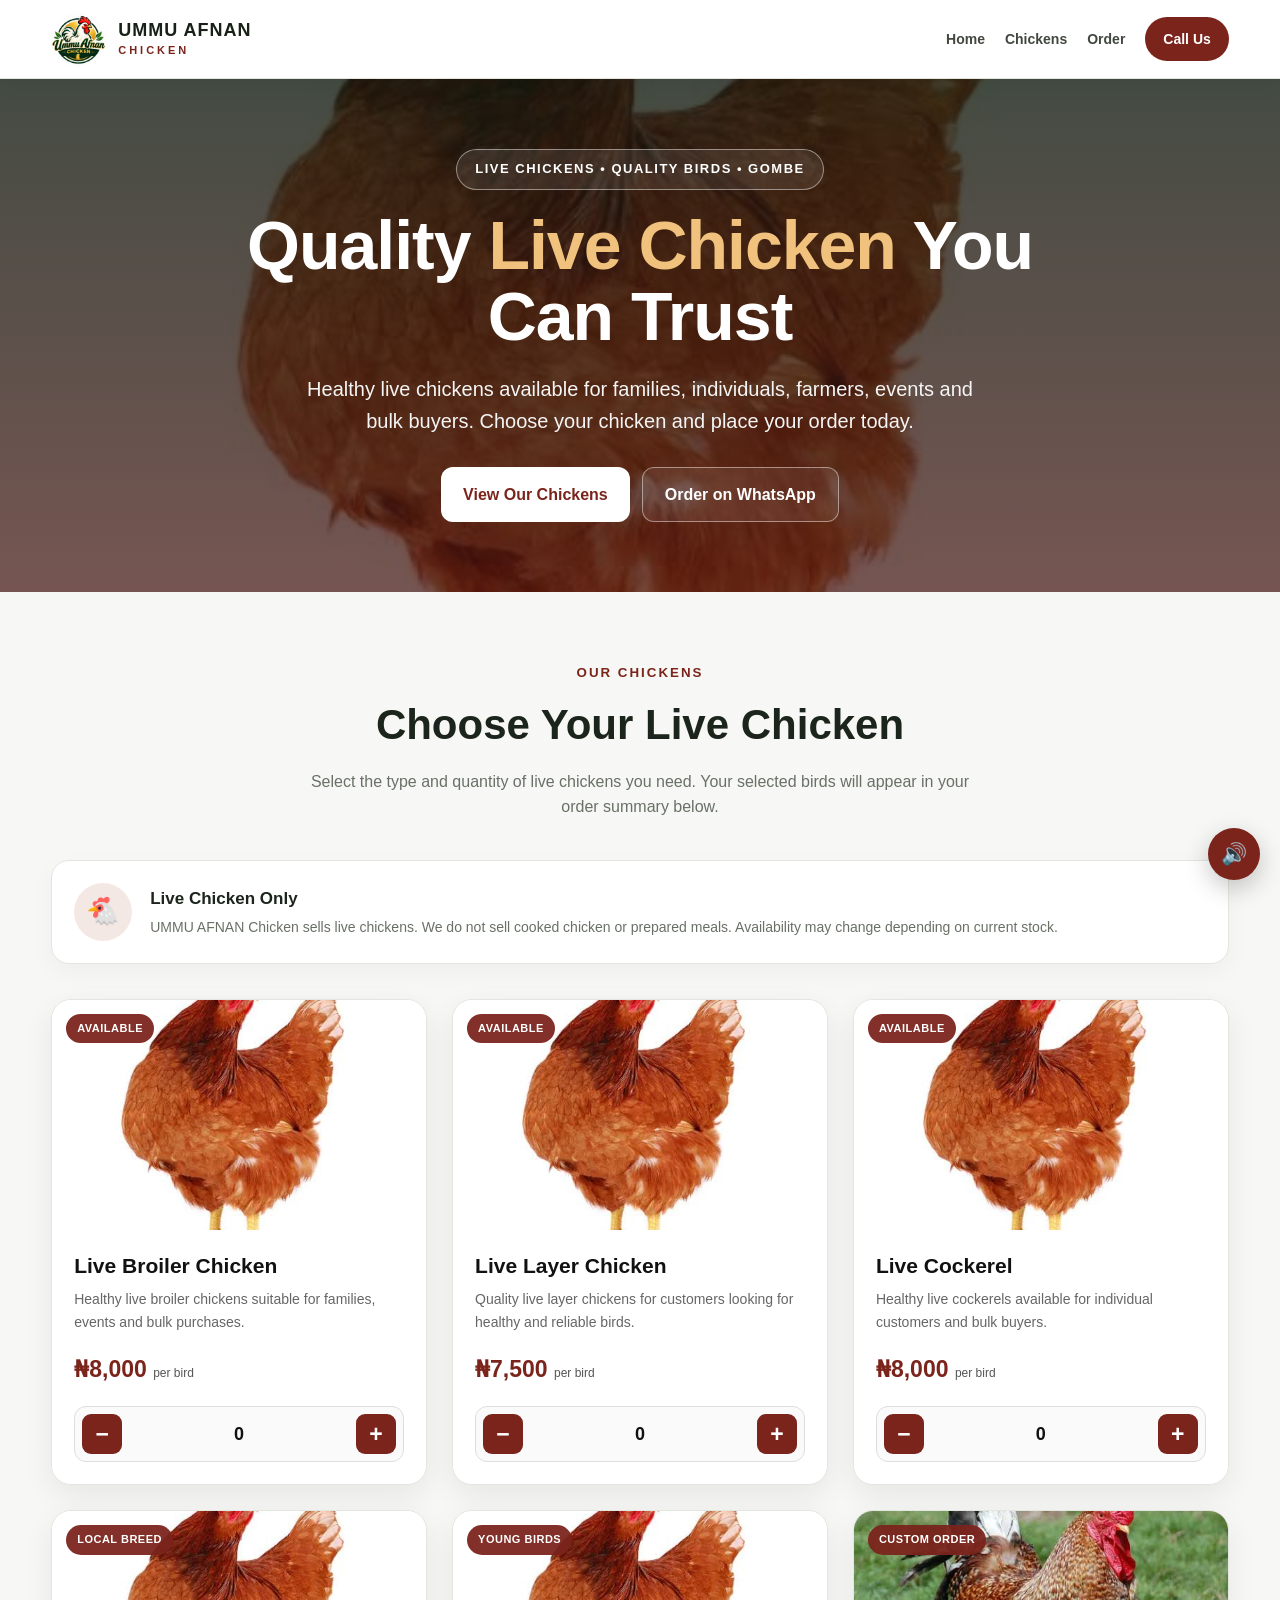
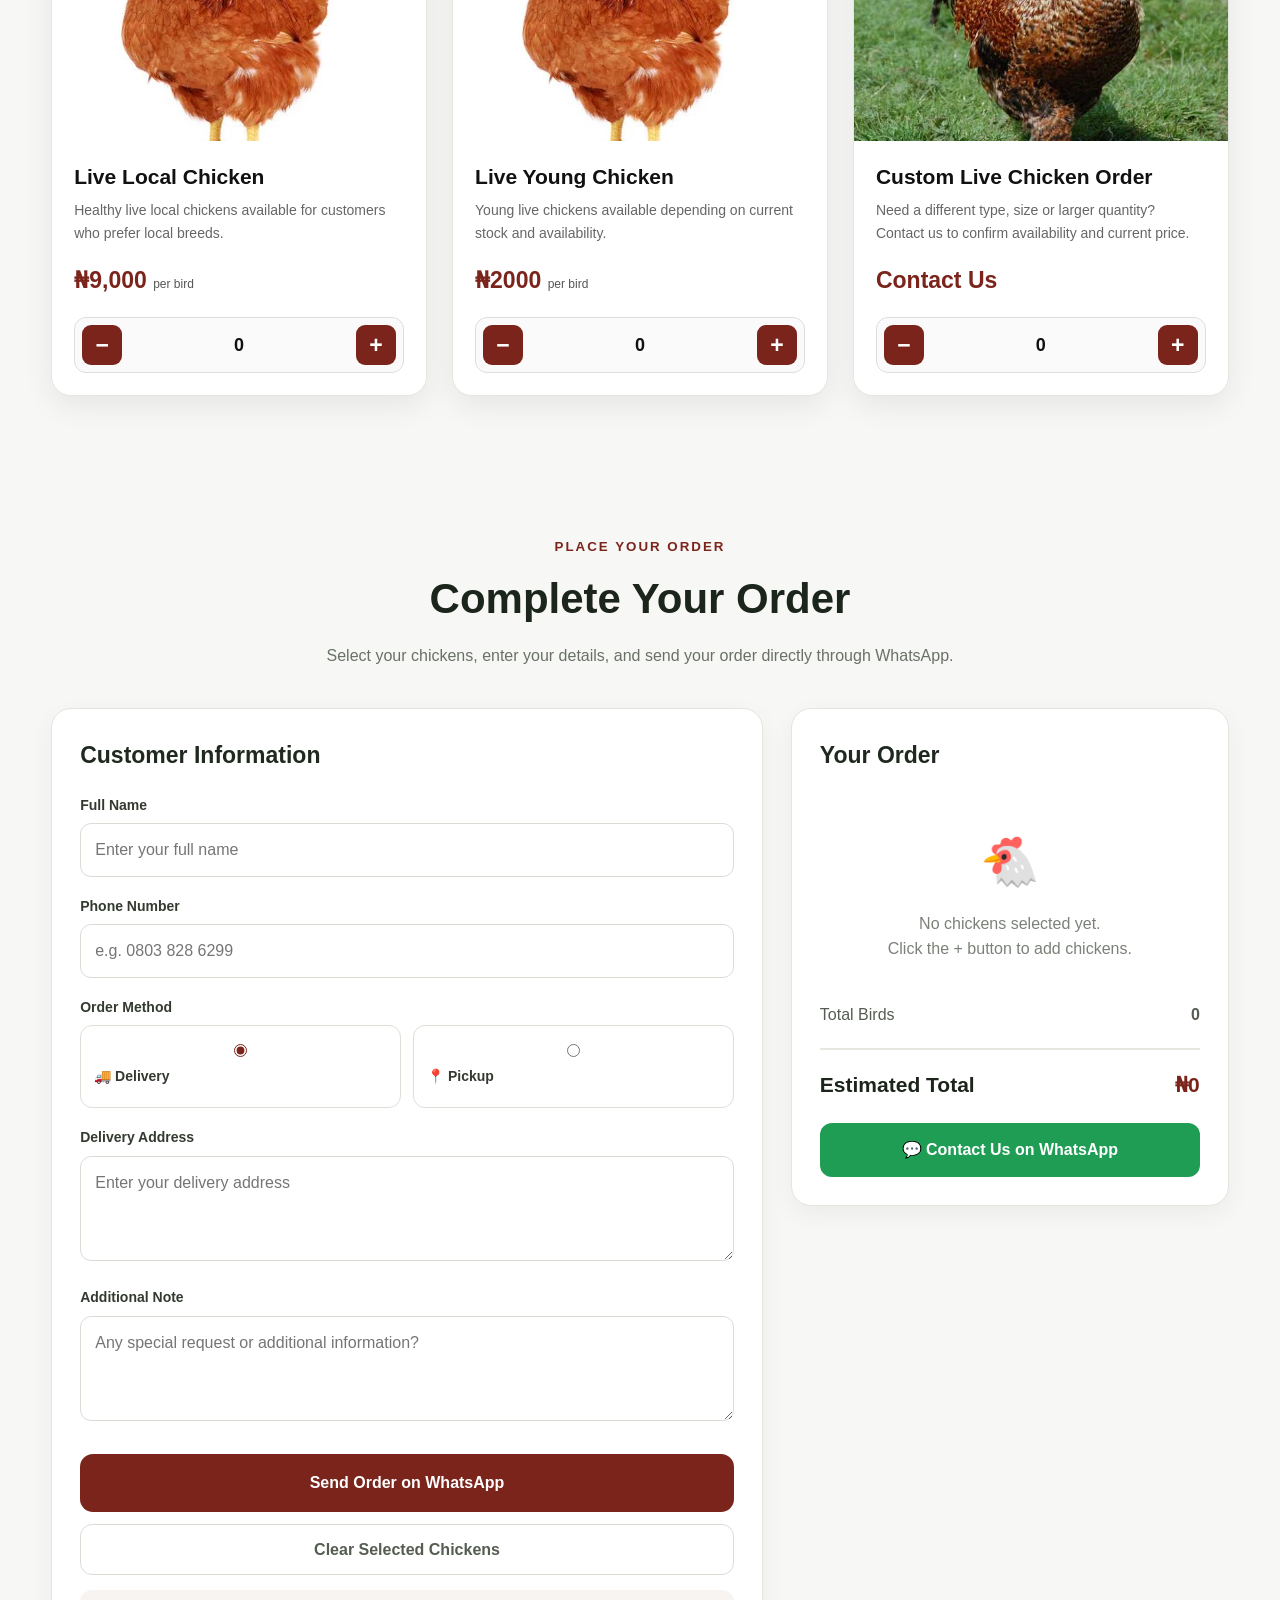
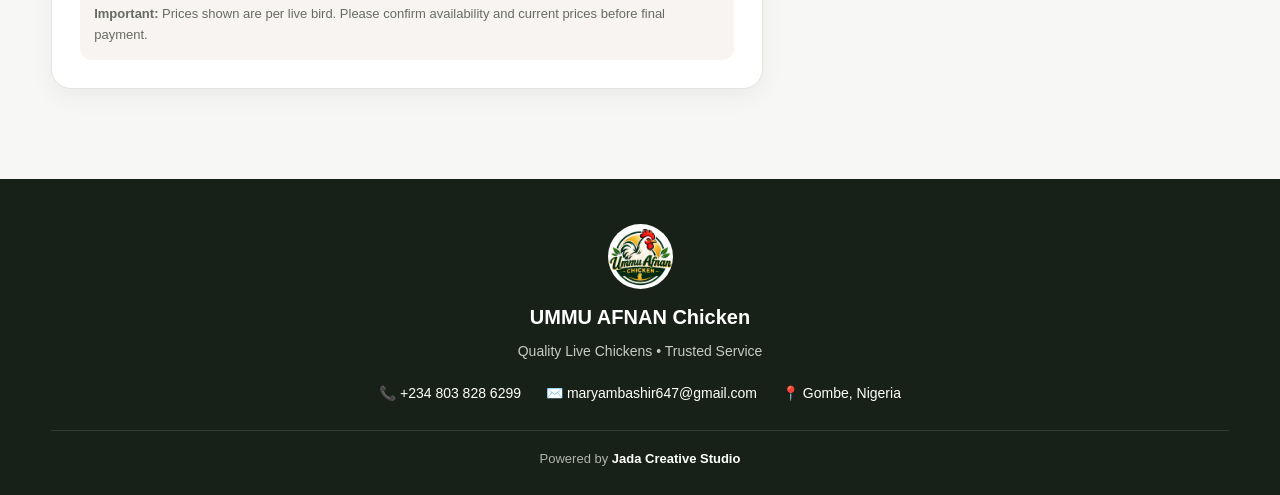
==== order.html @ 9286cc9a "Add files via upload" ====
<!DOCTYPE html>
<html lang="en">
<head>
  <meta charset="UTF-8">

  <meta
    name="viewport"
    content="width=device-width, initial-scale=1.0"
  >

  <meta
    name="description"
    content="UMMU AFNAN Chicken - Quality live chickens available in Gombe, Nigeria. Order live broilers, layers, cockerels, local chickens and young chickens."
  >

  <meta
    name="theme-color"
    content="#7b241c"
  >

  <title>Order Live Chickens | UMMU AFNAN Chicken</title>

  <style>

    /* =========================================================
       RESET
    ========================================================= */

    * {
      margin: 0;
      padding: 0;
      box-sizing: border-box;
    }

    html {
      scroll-behavior: smooth;
    }

    body {
      font-family:
        Arial,
        Helvetica,
        sans-serif;

      background: #f7f8f5;
      color: #20251f;
      line-height: 1.6;
    }

    button,
    input,
    select,
    textarea {
      font: inherit;
    }

    button {
      cursor: pointer;
    }

    a {
      text-decoration: none;
      color: inherit;
    }

    img {
      max-width: 100%;
      display: block;
    }


    /* =========================================================
       VARIABLES
    ========================================================= */

    :root {
      --primary: #7b241c;
      --primary-dark: #5f1914;
      --primary-light: #f4e8e5;

      --green: #172117;
      --green-light: #eaf0e8;

      --gold: #d69b3d;

      --text: #20251f;
      --muted: #697066;

      --white: #ffffff;
      --border: #e2e6df;

      --shadow:
        0 10px 30px rgba(0, 0, 0, 0.07);

      --radius: 20px;
    }


    /* =========================================================
       HEADER
    ========================================================= */

    .header {
      position: sticky;
      top: 0;
      z-index: 1000;

      background: rgba(255, 255, 255, 0.97);

      border-bottom:
        1px solid var(--border);

      box-shadow:
        0 4px 20px rgba(0, 0, 0, 0.06);

      backdrop-filter: blur(12px);
    }

    .nav {
      width: min(1200px, 92%);
      min-height: 78px;

      margin: auto;

      display: flex;
      align-items: center;
      justify-content: space-between;

      gap: 25px;
    }

    .brand {
      display: flex;
      align-items: center;

      gap: 12px;

      flex-shrink: 0;
    }

    .logo {
      width: 55px;
      height: 55px;

      object-fit: contain;

      border-radius: 50%;
    }

    .brand-text {
      display: flex;
      flex-direction: column;

      line-height: 1.05;
    }

    .brand-text strong {
      font-size: 18px;
      letter-spacing: 1px;

      color: var(--green);
    }

    .brand-text small {
      margin-top: 5px;

      font-size: 11px;
      letter-spacing: 3px;

      color: var(--primary);

      font-weight: bold;
    }

    .nav-links {
      display: flex;
      align-items: center;

      gap: 20px;
    }

    .nav-links a {
      font-size: 14px;
      font-weight: 600;

      color: #42483f;

      transition: 0.25s ease;
    }

    .nav-links a:hover {
      color: var(--primary);
    }

    .nav-order {
      padding: 11px 18px;

      border-radius: 30px;

      background: var(--primary);

      color: white !important;
    }

    .nav-order:hover {
      background: var(--primary-dark) !important;
    }


    /* =========================================================
       HERO
    ========================================================= */

    .hero {
      min-height: 470px;

      display: flex;
      align-items: center;
      justify-content: center;

      text-align: center;

      position: relative;

      color: white;

      background:
        linear-gradient(
          rgba(15, 25, 14, 0.78),
          rgba(65, 20, 15, 0.72)
        ),
        url("photo.jpg");

      background-size: cover;
      background-position: center;
      background-repeat: no-repeat;
    }

    .hero-content {
      width: min(850px, 92%);

      padding: 70px 20px;
    }

    .hero-badge {
      display: inline-block;

      padding: 9px 18px;

      border:
        1px solid rgba(255, 255, 255, 0.45);

      border-radius: 50px;

      background:
        rgba(255, 255, 255, 0.09);

      font-size: 13px;
      font-weight: bold;

      letter-spacing: 1.5px;

      margin-bottom: 20px;
    }

    .hero h1 {
      font-size:
        clamp(38px, 6vw, 68px);

      line-height: 1.05;

      margin-bottom: 20px;

      letter-spacing: -1px;
    }

    .hero h1 span {
      color: #f1c27d;
    }

    .hero p {
      max-width: 680px;

      margin: auto;

      font-size:
        clamp(16px, 2vw, 20px);

      color: #f5f5f5;
    }

    .hero-buttons {
      margin-top: 30px;

      display: flex;

      justify-content: center;

      flex-wrap: wrap;

      gap: 12px;
    }

    .hero-btn {
      display: inline-flex;

      align-items: center;
      justify-content: center;

      min-width: 170px;

      padding: 14px 22px;

      border-radius: 12px;

      font-weight: bold;

      transition: 0.25s ease;
    }

    .hero-btn-primary {
      background: white;
      color: var(--primary);
    }

    .hero-btn-primary:hover {
      transform: translateY(-2px);
    }

    .hero-btn-secondary {
      border:
        1px solid rgba(255, 255, 255, 0.45);

      background:
        rgba(255, 255, 255, 0.08);

      color: white;
    }

    .hero-btn-secondary:hover {
      background:
        rgba(255, 255, 255, 0.15);
    }


    /* =========================================================
       GENERAL
    ========================================================= */

    .container {
      width: min(1200px, 92%);
      margin: auto;
    }

    .section {
      padding: 70px 0;
    }

    .section-title {
      text-align: center;

      margin-bottom: 40px;
    }

    .section-title small {
      display: block;

      color: var(--primary);

      font-weight: bold;

      letter-spacing: 2px;

      text-transform: uppercase;

      margin-bottom: 8px;
    }

    .section-title h2 {
      font-size:
        clamp(28px, 4vw, 42px);

      color: #1c251b;

      margin-bottom: 10px;
    }

    .section-title p {
      max-width: 680px;

      margin: auto;

      color: var(--muted);
    }


    /* =========================================================
       NOTICE
    ========================================================= */

    .info-box {
      background: white;

      border:
        1px solid var(--border);

      border-radius: 18px;

      padding: 22px;

      margin-bottom: 35px;

      display: flex;
      align-items: center;

      gap: 18px;

      box-shadow:
        0 8px 25px rgba(0, 0, 0, 0.04);
    }

    .info-icon {
      width: 58px;
      height: 58px;

      flex-shrink: 0;

      display: grid;
      place-items: center;

      background: var(--primary-light);

      border-radius: 50%;

      font-size: 27px;
    }

    .info-box strong {
      display: block;

      margin-bottom: 4px;

      color: #1c251b;

      font-size: 17px;
    }

    .info-box p {
      color: var(--muted);

      font-size: 14px;
    }


    /* =========================================================
       PRODUCTS GRID
    ========================================================= */

    .products-grid {
      display: grid;

      grid-template-columns:
        repeat(3, minmax(0, 1fr));

      gap: 25px;

      align-items: stretch;
    }


    /* =========================================================
       PRODUCT CARD
    ========================================================= */

    .product-card {
      background: white;

      border:
        1px solid var(--border);

      border-radius: var(--radius);

      overflow: hidden;

      box-shadow: var(--shadow);

      display: flex;
      flex-direction: column;

      min-width: 0;

      transition:
        transform 0.25s ease,
        box-shadow 0.25s ease;
    }

    .product-card:hover {
      transform: translateY(-5px);

      box-shadow:
        0 16px 35px rgba(0, 0, 0, 0.10);
    }


    /* =========================================================
       PRODUCT IMAGE
    ========================================================= */

    .product-image {
      width: 100%;

      height: 235px;

      overflow: hidden;

      background: #f1f2ef;

      flex-shrink: 0;

      position: relative;
    }

    .product-image img {
      width: 100%;
      height: 100%;

      display: block;

      object-fit: cover;

      object-position: center;

      transition:
        transform 0.4s ease;
    }

    .product-card:hover
    .product-image img {
      transform: scale(1.04);
    }

    .product-badge {
      position: absolute;

      top: 14px;
      left: 14px;

      padding: 6px 11px;

      border-radius: 30px;

      background: rgba(123, 36, 28, 0.94);

      color: white;

      font-size: 11px;

      font-weight: bold;

      letter-spacing: 0.5px;
    }


    /* =========================================================
       PRODUCT CONTENT
    ========================================================= */

    .product-content {
      padding: 22px;

      display: flex;
      flex-direction: column;

      flex: 1;

      background: white;
    }

    .product-content h3 {
      margin: 0 0 9px;

      font-size: 21px;

      line-height: 1.3;

      color: #111;
    }

    .product-description {
      margin: 0 0 18px;

      color: #666;

      font-size: 14px;

      line-height: 1.6;

      min-height: 45px;
    }


    /* =========================================================
       PRICE
    ========================================================= */

    .price {
      margin-bottom: 18px;

      font-size: 23px;

      font-weight: 800;

      color: var(--primary);
    }

    .price span {
      font-size: 12px;

      font-weight: 500;

      color: #555;
    }


    /* =========================================================
       QUANTITY
    ========================================================= */

    .quantity-box {
      margin-top: auto;

      display: flex;

      align-items: center;

      justify-content: space-between;

      gap: 10px;

      border:
        1px solid #ddd;

      border-radius: 12px;

      padding: 7px;

      background: #fafafa;
    }

    .quantity-box button {
      width: 40px;
      height: 40px;

      border: none;

      border-radius: 9px;

      background: var(--primary);

      color: white;

      font-size: 23px;

      font-weight: bold;

      display: flex;
      align-items: center;
      justify-content: center;

      transition: 0.2s ease;
    }

    .quantity-box button:hover {
      background: var(--primary-dark);

      transform: scale(1.04);
    }

    .quantity {
      min-width: 35px;

      text-align: center;

      font-size: 18px;

      font-weight: 800;

      color: #111;
    }


    /* =========================================================
       ORDER AREA
    ========================================================= */

    .order-area {
      display: grid;

      grid-template-columns:
        minmax(0, 1.3fr)
        minmax(320px, 0.8fr);

      gap: 28px;

      align-items: start;
    }

    .card {
      background: white;

      border:
        1px solid var(--border);

      border-radius: 20px;

      padding: 28px;

      box-shadow:
        0 8px 25px rgba(0, 0, 0, 0.05);
    }

    .card h3 {
      font-size: 23px;

      margin-bottom: 20px;

      color: #20291f;
    }


    /* =========================================================
       CART
    ========================================================= */

    .cart-card {
      position: sticky;

      top: 100px;
    }

    .cart-empty {
      text-align: center;

      padding: 30px 10px;

      color: #7b8178;
    }

    .cart-empty-icon {
      font-size: 48px;

      margin-bottom: 10px;
    }

    .cart-item {
      display: grid;

      grid-template-columns:
        1fr auto;

      gap: 15px;

      padding: 15px 0;

      border-bottom:
        1px solid #eceee9;
    }

    .cart-item:last-child {
      border-bottom: none;
    }

    .cart-item-name {
      font-weight: 700;

      color: #20291f;
    }

    .cart-item-details {
      font-size: 13px;

      color: #737970;

      margin-top: 3px;
    }

    .cart-item-price {
      font-weight: 800;

      color: var(--primary);

      white-space: nowrap;
    }

    .summary-row {
      display: flex;

      justify-content: space-between;

      gap: 15px;

      padding: 10px 0;

      color: #555d52;
    }

    .summary-row.total {
      border-top:
        2px solid #e5e8e1;

      margin-top: 10px;

      padding-top: 18px;

      font-size: 21px;

      font-weight: 800;

      color: #1c251b;
    }

    .summary-row.total strong {
      color: var(--primary);
    }


    /* =========================================================
       FORM
    ========================================================= */

    .form-group {
      margin-bottom: 18px;
    }

    .form-group label {
      display: block;

      font-size: 14px;

      font-weight: 700;

      margin-bottom: 7px;

      color: #333a30;
    }

    .form-group input,
    .form-group select,
    .form-group textarea {
      width: 100%;

      padding: 13px 14px;

      border:
        1px solid #d9ded5;

      border-radius: 11px;

      outline: none;

      background: white;

      color: #222;

      transition: 0.2s ease;
    }

    .form-group input:focus,
    .form-group select:focus,
    .form-group textarea:focus {
      border-color: var(--primary);

      box-shadow:
        0 0 0 3px
        rgba(123, 36, 28, 0.08);
    }

    .form-group textarea {
      resize: vertical;

      min-height: 105px;
    }


    /* =========================================================
       RADIO OPTIONS
    ========================================================= */

    .radio-group {
      display: grid;

      grid-template-columns:
        1fr 1fr;

      gap: 12px;
    }

    .radio-option {
      border:
        1px solid #dce1d8;

      border-radius: 12px;

      padding: 13px;

      cursor: pointer;

      transition: 0.2s ease;
    }

    .radio-option:hover {
      border-color: var(--primary);

      background: #fffaf9;
    }

    .radio-option input {
      margin-right: 7px;

      accent-color: var(--primary);
    }

    .radio-option label {
      cursor: pointer;

      font-weight: 600;

      font-size: 14px;
    }


    /* =========================================================
       BUTTONS
    ========================================================= */

    .submit-btn {
      width: 100%;

      border: none;

      padding: 16px 20px;

      border-radius: 13px;

      background: var(--primary);

      color: white;

      font-size: 16px;

      font-weight: 800;

      transition: 0.25s ease;

      margin-top: 8px;
    }

    .submit-btn:hover {
      background: var(--primary-dark);

      transform: translateY(-1px);
    }

    .submit-btn:disabled {
      background: #b5bab2;

      cursor: not-allowed;

      transform: none;
    }

    .clear-btn {
      width: 100%;

      border:
        1px solid #d9ded5;

      background: white;

      color: #555d52;

      padding: 12px;

      border-radius: 12px;

      margin-top: 12px;

      font-weight: 700;
    }

    .clear-btn:hover {
      border-color: var(--primary);

      color: var(--primary);
    }


    /* =========================================================
       WHATSAPP BUTTON
    ========================================================= */

    .whatsapp-btn {
      display: flex;

      align-items: center;
      justify-content: center;

      gap: 8px;

      width: 100%;

      margin-top: 12px;

      padding: 14px;

      border-radius: 12px;

      background: #1f9d55;

      color: white;

      font-weight: 800;

      border: none;
    }

    .whatsapp-btn:hover {
      background: #188346;
    }


    /* =========================================================
       DELIVERY NOTE
    ========================================================= */

    .delivery-note {
      margin-top: 15px;

      padding: 14px;

      background: #f8f4f2;

      border-radius: 12px;

      font-size: 13px;

      color: #666c63;
    }


    /* =========================================================
       SUCCESS MESSAGE
    ========================================================= */

    .success-message {
      display: none;

      background: #e8f5e9;

      color: #245b2a;

      border:
        1px solid #b8dbbd;

      padding: 14px;

      border-radius: 12px;

      margin-bottom: 20px;

      font-size: 14px;

      font-weight: 600;
    }


    /* =========================================================
       SOUND BUTTON
    ========================================================= */

    .sound-button {
      position: fixed;

      right: 20px;
      bottom: 20px;

      z-index: 2000;

      width: 52px;
      height: 52px;

      border: none;

      border-radius: 50%;

      background: var(--primary);

      color: white;

      font-size: 21px;

      box-shadow:
        0 8px 25px rgba(0, 0, 0, 0.22);

      transition: 0.2s ease;
    }

    .sound-button:hover {
      transform: scale(1.06);
    }


    /* =========================================================
       FOOTER
    ========================================================= */

    .footer {
      background: var(--green);

      color: white;

      padding: 45px 0 25px;

      text-align: center;

      margin-top: 20px;
    }

    .footer-logo {
      width: 65px;
      height: 65px;

      object-fit: contain;

      margin:
        0 auto 12px;

      border-radius: 50%;
    }

    .footer h3 {
      margin-bottom: 7px;

      font-size: 20px;
    }

    .footer p {
      color: #c6ccc3;

      font-size: 14px;

      margin-bottom: 20px;
    }

    .footer-contact {
      display: flex;

      justify-content: center;

      flex-wrap: wrap;

      gap: 10px 25px;

      margin-bottom: 25px;

      font-size: 14px;
    }

    .footer-contact a:hover {
      color: #f1c27d;
    }

    .powered {
      border-top:
        1px solid rgba(255, 255, 255, 0.12);

      padding-top: 18px;

      font-size: 13px;

      color: #aeb6aa;
    }

    .powered strong {
      color: white;
    }


    /* =========================================================
       TABLET
    ========================================================= */

    @media (max-width: 1000px) {

      .products-grid {
        grid-template-columns:
          repeat(2, minmax(0, 1fr));
      }

      .order-area {
        grid-template-columns: 1fr;
      }

      .cart-card {
        position: static;

        order: -1;
      }

      .hero {
        min-height: 420px;
      }
    }


    /* =========================================================
       IPAD / TABLET PORTRAIT
    ========================================================= */

    @media (max-width: 760px) {

      .nav {
        min-height: 70px;
      }

      .nav-links {
        gap: 10px;
      }

      .nav-links a:not(.nav-order) {
        display: none;
      }

      .brand-text strong {
        font-size: 16px;
      }

      .logo {
        width: 48px;
        height: 48px;
      }

      .hero {
        min-height: 390px;
      }

      .hero-content {
        padding: 55px 15px;
      }

      .products-grid {
        grid-template-columns:
          repeat(2, minmax(0, 1fr));
      }

      .product-image {
        height: 210px;
      }

      .section {
        padding: 55px 0;
      }
    }


    /* =========================================================
       MOBILE
    ========================================================= */

    @media (max-width: 560px) {

      .container {
        width: min(94%, 500px);
      }

      .nav {
        width: 94%;
      }

      .brand-text small {
        font-size: 9px;

        letter-spacing: 2px;
      }

      .nav-order {
        padding: 9px 13px;

        font-size: 12px !important;
      }

      .hero {
        min-height: 390px;
      }

      .hero-badge {
        font-size: 10px;

        letter-spacing: 1px;
      }

      .hero h1 {
        font-size: 39px;
      }

      .hero p {
        font-size: 15px;
      }

      .hero-buttons {
        flex-direction: column;

        align-items: stretch;

        max-width: 320px;

        margin-left: auto;
        margin-right: auto;
      }

      .hero-btn {
        width: 100%;
      }

      .products-grid {
        grid-template-columns: 1fr;
      }

      .product-image {
        height: 245px;
      }

      .product-content {
        padding: 20px;
      }

      .order-area {
        gap: 18px;
      }

      .card {
        padding: 20px;

        border-radius: 16px;
      }

      .radio-group {
        grid-template-columns: 1fr;
      }

      .info-box {
        align-items: flex-start;

        padding: 17px;
      }

      .sound-button {
        right: 15px;

        bottom: 15px;

        width: 46px;
        height: 46px;
      }

      .footer-contact {
        flex-direction: column;

        gap: 8px;
      }
    }


    /* =========================================================
       SMALL PHONES
    ========================================================= */

    @media (max-width: 380px) {

      .brand-text {
        display: none;
      }

      .logo {
        width: 45px;
        height: 45px;
      }

      .hero h1 {
        font-size: 34px;
      }

      .section-title h2 {
        font-size: 27px;
      }

      .product-image {
        height: 220px;
      }
    }


    /* =========================================================
   RESPONSIVE DESIGN
   UMMU AFNAN CHICKEN
========================================================= */


/* =========================================================
   LARGE DESKTOP
   1400px+
========================================================= */

@media (min-width: 1400px) {

  .container,
  .nav {
    width: min(1280px, 90%);
  }

  .products-grid {
    grid-template-columns: repeat(3, 1fr);
    gap: 30px;
  }

  .product-image {
    height: 250px;
  }

  .hero {
    min-height: 560px;
  }

  .hero h1 {
    font-size: 72px;
  }

}


/* =========================================================
   DESKTOP
   1200px - 1399px
========================================================= */

@media (min-width: 1200px) and (max-width: 1399px) {

  .container,
  .nav {
    width: 92%;
  }

  .products-grid {
    grid-template-columns: repeat(3, 1fr);
    gap: 25px;
  }

  .product-image {
    height: 230px;
  }

}


/* =========================================================
   LAPTOP
   1001px - 1199px
========================================================= */

@media (min-width: 1001px) and (max-width: 1199px) {

  .container,
  .nav {
    width: 93%;
  }

  .products-grid {
    grid-template-columns: repeat(3, 1fr);
    gap: 18px;
  }

  .product-image {
    height: 210px;
  }

  .product-content {
    padding: 18px;
  }

  .product-content h3 {
    font-size: 19px;
  }

  .hero {
    min-height: 450px;
  }

  .hero h1 {
    font-size: 55px;
  }

  .order-area {
    grid-template-columns: 1.2fr 0.8fr;
    gap: 20px;
  }

}


/* =========================================================
   TABLET LANDSCAPE
   900px - 1000px
========================================================= */

@media (min-width: 900px) and (max-width: 1000px) {

  .container,
  .nav {
    width: 93%;
  }

  .products-grid {
    grid-template-columns: repeat(2, 1fr);
    gap: 22px;
  }

  .product-image {
    height: 230px;
  }

  .order-area {
    grid-template-columns: 1fr;
  }

  .cart-card {
    position: static;
  }

}


/* =========================================================
   TABLET / IPAD
   768px - 899px
========================================================= */

@media (min-width: 768px) and (max-width: 899px) {

  .container,
  .nav {
    width: 92%;
  }

  .nav {
    min-height: 72px;
  }

  .nav-links {
    gap: 14px;
  }

  .nav-links a {
    font-size: 13px;
  }

  .products-grid {
    grid-template-columns: repeat(2, 1fr);
    gap: 20px;
  }

  .product-image {
    height: 220px;
  }

  .product-content {
    padding: 19px;
  }

  .product-content h3 {
    font-size: 19px;
  }

  .hero {
    min-height: 430px;
  }

  .hero h1 {
    font-size: 48px;
  }

  .hero p {
    font-size: 17px;
  }

  .order-area {
    grid-template-columns: 1fr;
  }

  .cart-card {
    position: static;
    order: -1;
  }

  .section {
    padding: 60px 0;
  }

}


/* =========================================================
   IPAD PORTRAIT
   600px - 767px
========================================================= */

@media (min-width: 600px) and (max-width: 767px) {

  .container {
    width: 92%;
  }

  .nav {
    width: 92%;
    min-height: 68px;
  }

  .nav-links {
    gap: 8px;
  }

  .nav-links a:not(.nav-order) {
    display: none;
  }

  .logo {
    width: 48px;
    height: 48px;
  }

  .brand-text strong {
    font-size: 16px;
  }

  .brand-text small {
    font-size: 9px;
  }

  .hero {
    min-height: 410px;
  }

  .hero-content {
    padding: 55px 20px;
  }

  .hero h1 {
    font-size: 44px;
  }

  .hero p {
    font-size: 16px;
  }

  .products-grid {
    grid-template-columns: repeat(2, 1fr);
    gap: 18px;
  }

  .product-image {
    height: 205px;
  }

  .product-content {
    padding: 17px;
  }

  .product-content h3 {
    font-size: 18px;
  }

  .product-description {
    font-size: 13px;
  }

  .price {
    font-size: 20px;
  }

  .quantity-box button {
    width: 36px;
    height: 36px;
  }

  .order-area {
    grid-template-columns: 1fr;
  }

  .cart-card {
    position: static;
    order: -1;
  }

}


/* =========================================================
   LARGE MOBILE
   481px - 599px
========================================================= */

@media (min-width: 481px) and (max-width: 599px) {

  .container {
    width: 93%;
  }

  .nav {
    width: 93%;
    min-height: 66px;
  }

  .nav-links a:not(.nav-order) {
    display: none;
  }

  .logo {
    width: 46px;
    height: 46px;
  }

  .brand-text strong {
    font-size: 15px;
  }

  .brand-text small {
    font-size: 8px;
  }

  .nav-order {
    padding: 9px 14px;
    font-size: 12px !important;
  }

  .hero {
    min-height: 400px;
  }

  .hero-content {
    padding: 50px 15px;
  }

  .hero-badge {
    font-size: 9px;
    padding: 8px 12px;
  }

  .hero h1 {
    font-size: 39px;
  }

  .hero p {
    font-size: 15px;
  }

  .hero-buttons {
    flex-direction: column;

    width: 100%;
    max-width: 330px;

    margin-left: auto;
    margin-right: auto;
  }

  .hero-btn {
    width: 100%;
  }

  .products-grid {
    grid-template-columns: 1fr;
    gap: 20px;
  }

  .product-image {
    height: 250px;
  }

  .product-content {
    padding: 20px;
  }

  .order-area {
    grid-template-columns: 1fr;
  }

  .cart-card {
    position: static;
    order: -1;
  }

}


/* =========================================================
   NORMAL MOBILE
   381px - 480px
========================================================= */

@media (min-width: 381px) and (max-width: 480px) {

  body {
    font-size: 15px;
  }

  .container {
    width: 94%;
  }

  .nav {
    width: 94%;
    min-height: 64px;
  }

  .logo {
    width: 45px;
    height: 45px;
  }

  .brand-text strong {
    font-size: 14px;
  }

  .brand-text small {
    font-size: 8px;
    letter-spacing: 1.5px;
  }

  .nav-links a:not(.nav-order) {
    display: none;
  }

  .nav-order {
    padding: 8px 13px;

    font-size: 11px !important;
  }

  .hero {
    min-height: 420px;
  }

  .hero-content {
    padding: 50px 12px;
  }

  .hero-badge {
    font-size: 9px;
    letter-spacing: 0.7px;
    padding: 7px 11px;
  }

  .hero h1 {
    font-size: 36px;
    line-height: 1.08;
  }

  .hero p {
    font-size: 14px;
    line-height: 1.6;
  }

  .hero-buttons {
    flex-direction: column;

    width: 100%;
    max-width: 310px;

    margin: 25px auto 0;
  }

  .hero-btn {
    width: 100%;
    min-width: 0;
  }

  .section {
    padding: 48px 0;
  }

  .section-title {
    margin-bottom: 28px;
  }

  .section-title h2 {
    font-size: 29px;
  }

  .section-title p {
    font-size: 14px;
  }

  .info-box {
    flex-direction: row;

    align-items: flex-start;

    padding: 16px;

    gap: 12px;
  }

  .info-icon {
    width: 45px;
    height: 45px;

    font-size: 22px;
  }

  .info-box strong {
    font-size: 15px;
  }

  .info-box p {
    font-size: 12px;
  }

  .products-grid {
    grid-template-columns: 1fr;

    gap: 18px;
  }

  .product-card {
    border-radius: 17px;
  }

  .product-image {
    height: 245px;
  }

  .product-content {
    padding: 18px;
  }

  .product-content h3 {
    font-size: 20px;
  }

  .product-description {
    font-size: 13px;

    min-height: auto;
  }

  .price {
    font-size: 21px;
  }

  .quantity-box {
    padding: 6px;
  }

  .quantity-box button {
    width: 38px;
    height: 38px;
  }

  .card {
    padding: 19px;

    border-radius: 17px;
  }

  .card h3 {
    font-size: 21px;
  }

  .radio-group {
    grid-template-columns: 1fr;
  }

  .order-area {
    grid-template-columns: 1fr;
  }

  .cart-card {
    position: static;
    order: -1;
  }

  .footer-contact {
    flex-direction: column;
    gap: 10px;
  }

}


/* =========================================================
   VERY SMALL MOBILE
   320px - 380px
========================================================= */

@media (max-width: 380px) {

  .container {
    width: 94%;
  }

  .nav {
    width: 94%;
    min-height: 62px;
  }

  .brand-text {
    display: none;
  }

  .logo {
    width: 43px;
    height: 43px;
  }

  .nav-order {
    padding: 8px 12px;

    font-size: 11px !important;
  }

  .hero {
    min-height: 400px;
  }

  .hero-content {
    padding: 45px 10px;
  }

  .hero-badge {
    font-size: 8px;
    letter-spacing: 0.5px;

    padding: 7px 9px;
  }

  .hero h1 {
    font-size: 32px;
  }

  .hero p {
    font-size: 13px;
  }

  .hero-buttons {
    flex-direction: column;

    gap: 9px;
  }

  .hero-btn {
    min-width: 0;

    padding: 12px 15px;

    font-size: 13px;
  }

  .section {
    padding: 42px 0;
  }

  .section-title h2 {
    font-size: 26px;
  }

  .section-title p {
    font-size: 13px;
  }

  .info-box {
    padding: 14px;

    gap: 10px;
  }

  .info-icon {
    width: 40px;
    height: 40px;

    font-size: 19px;
  }

  .info-box strong {
    font-size: 14px;
  }

  .info-box p {
    font-size: 11px;
  }

  .products-grid {
    grid-template-columns: 1fr;

    gap: 16px;
  }

  .product-image {
    height: 220px;
  }

  .product-content {
    padding: 16px;
  }

  .product-content h3 {
    font-size: 18px;
  }

  .product-description {
    font-size: 12px;
  }

  .price {
    font-size: 20px;
  }

  .price span {
    font-size: 11px;
  }

  .quantity-box button {
    width: 35px;
    height: 35px;

    font-size: 20px;
  }

  .quantity {
    font-size: 16px;
  }

  .card {
    padding: 16px;
  }

  .card h3 {
    font-size: 19px;
  }

  .form-group label {
    font-size: 13px;
  }

  .form-group input,
  .form-group select,
  .form-group textarea {
    padding: 11px 12px;

    font-size: 13px;
  }

  .submit-btn {
    padding: 14px;

    font-size: 14px;
  }

  .footer {
    padding: 38px 0 20px;
  }

  .footer h3 {
    font-size: 18px;
  }

  .footer p {
    font-size: 12px;
  }

  .sound-button {
    width: 43px;
    height: 43px;

    right: 12px;
    bottom: 12px;

    font-size: 18px;
  }

}


/* =========================================================
   LANDSCAPE MOBILE
   PHONE TURNED SIDEWAYS
========================================================= */

@media
  (max-height: 500px)
  and (orientation: landscape)
  and (max-width: 900px) {

  .nav {
    min-height: 60px;
  }

  .hero {
    min-height: 430px;
  }

  .hero-content {
    padding: 35px 15px;
  }

  .hero h1 {
    font-size: 38px;
  }

  .hero p {
    max-width: 600px;
  }

  .hero-buttons {
    flex-direction: row;
  }

  .hero-btn {
    width: auto;
  }

  .products-grid {
    grid-template-columns: repeat(2, 1fr);
  }

}


/* =========================================================
   TOUCH DEVICES
========================================================= */

@media (hover: none) and (pointer: coarse) {

  .product-card:hover {
    transform: none;

    box-shadow: var(--shadow);
  }

  .product-card:hover
  .product-image img {
    transform: none;
  }

  .quantity-box button {
    min-width: 42px;
    min-height: 42px;
  }

  .hero-btn,
  .nav-order,
  .submit-btn,
  .whatsapp-btn {
    min-height: 44px;
  }

}


/* =========================================================
   PREVENT HORIZONTAL SCROLLING
========================================================= */

html,
body {
  max-width: 100%;
  overflow-x: hidden;
}


/* =========================================================
   RESPONSIVE IMAGES
========================================================= */

.product-image img {
  max-width: none;
}


/* =========================================================
   ACCESSIBILITY
========================================================= */

button:focus-visible,
a:focus-visible,
input:focus-visible,
textarea:focus-visible,
select:focus-visible {
  outline: 3px solid rgba(123, 36, 28, 0.25);

  outline-offset: 2px;
}

  </style>
</head>


<body>


  <!-- ========================================================
       HEADER
  ========================================================= -->

  <header class="header">

    <div class="nav">

      <a href="index.html" class="brand">

        <img
          src="logo.png"
          alt="UMMU AFNAN Chicken Logo"
          class="logo"
        >

        <span class="brand-text">

          <strong>UMMU AFNAN</strong>

          <small>CHICKEN</small>

        </span>

      </a>


      <nav class="nav-links">

        <a href="index.html">
          Home
        </a>

        <a href="#chickens">
          Chickens
        </a>

        <a href="#order">
          Order
        </a>

        <a
          href="tel:+2348038286299"
          class="nav-order"
        >
          Call Us
        </a>

      </nav>

    </div>

  </header>



  <!-- ========================================================
       HERO
  ========================================================= -->

  <section
    class="hero"
    id="home"
  >

    <div class="hero-content">

      <div class="hero-badge">
        LIVE CHICKENS • QUALITY BIRDS • GOMBE
      </div>

      <h1>
        Quality <span>Live Chicken</span>
        You Can Trust
      </h1>

      <p>
        Healthy live chickens available for families,
        individuals, farmers, events and bulk buyers.
        Choose your chicken and place your order today.
      </p>


      <div class="hero-buttons">

        <a
          href="#chickens"
          class="hero-btn hero-btn-primary"
        >
          View Our Chickens
        </a>

        <a
          href="https://wa.me/2348038286299"
          target="_blank"
          class="hero-btn hero-btn-secondary"
        >
          Order on WhatsApp
        </a>

      </div>

    </div>

  </section>



  <!-- ========================================================
       CHICKENS
  ========================================================= -->

  <main>

    <section
      class="section"
      id="chickens"
    >

      <div class="container">


        <div class="section-title">

          <small>
            Our Chickens
          </small>

          <h2>
            Choose Your Live Chicken
          </h2>

          <p>
            Select the type and quantity of live chickens
            you need. Your selected birds will appear in
            your order summary below.
          </p>

        </div>



        <!-- NOTICE -->

        <div class="info-box">

          <div class="info-icon">
            🐔
          </div>

          <div>

            <strong>
              Live Chicken Only
            </strong>

            <p>
              UMMU AFNAN Chicken sells live chickens.
              We do not sell cooked chicken or prepared meals.
              Availability may change depending on current stock.
            </p>

          </div>

        </div>



        <!-- PRODUCT GRID -->

        <div class="products-grid">


          <!-- ==================================================
               BROILER
          ================================================== -->

          <article class="product-card">

            <div class="product-image">

              <img
                src="broiler Chicken.jpg"
                alt="Live Broiler Chicken"
                onerror="this.src='photo.jpg'"
              >

              <div class="product-badge">
                AVAILABLE
              </div>

            </div>


            <div class="product-content">

              <h3>
                Live Broiler Chicken
              </h3>

              <p class="product-description">
                Healthy live broiler chickens suitable
                for families, events and bulk purchases.
              </p>

              <div class="price">
                ₦8,000
                <span>per bird</span>
              </div>


              <div class="quantity-box">

                <button
                  type="button"
                  onclick="changeQuantity('broiler', -1)"
                  aria-label="Decrease broiler quantity"
                >
                  −
                </button>

                <span
                  class="quantity"
                  id="qty-broiler"
                >
                  0
                </span>

                <button
                  type="button"
                  onclick="changeQuantity('broiler', 1)"
                  aria-label="Increase broiler quantity"
                >
                  +
                </button>

              </div>

            </div>

          </article>



          <!-- ==================================================
               LAYER
          ================================================== -->

          <article class="product-card">

            <div class="product-image">

              <img
                src="layer Chicken.jpg"
                alt="Live Layer Chicken"
                onerror="this.src='photo.jpg'"
              >

              <div class="product-badge">
                AVAILABLE
              </div>

            </div>


            <div class="product-content">

              <h3>
                Live Layer Chicken
              </h3>

              <p class="product-description">
                Quality live layer chickens for customers
                looking for healthy and reliable birds.
              </p>

              <div class="price">
                ₦7,500
                <span>per bird</span>
              </div>


              <div class="quantity-box">

                <button
                  type="button"
                  onclick="changeQuantity('layer', -1)"
                  aria-label="Decrease layer quantity"
                >
                  −
                </button>

                <span
                  class="quantity"
                  id="qty-layer"
                >
                  0
                </span>

                <button
                  type="button"
                  onclick="changeQuantity('layer', 1)"
                  aria-label="Increase layer quantity"
                >
                  +
                </button>

              </div>

            </div>

          </article>



          <!-- ==================================================
               COCKEREL
          ================================================== -->

          <article class="product-card">

            <div class="product-image">

              <img
                src="cockerel.jpg"
                alt="Live Cockerel"
                onerror="this.src='photo.jpg'"
              >

              <div class="product-badge">
                AVAILABLE
              </div>

            </div>


            <div class="product-content">

              <h3>
                Live Cockerel
              </h3>

              <p class="product-description">
                Healthy live cockerels available for
                individual customers and bulk buyers.
              </p>

              <div class="price">
                ₦8,000
                <span>per bird</span>
              </div>


              <div class="quantity-box">

                <button
                  type="button"
                  onclick="changeQuantity('cockerel', -1)"
                  aria-label="Decrease cockerel quantity"
                >
                  −
                </button>

                <span
                  class="quantity"
                  id="qty-cockerel"
                >
                  0
                </span>

                <button
                  type="button"
                  onclick="changeQuantity('cockerel', 1)"
                  aria-label="Increase cockerel quantity"
                >
                  +
                </button>

              </div>

            </div>

          </article>



          <!-- ==================================================
               LOCAL
          ================================================== -->

          <article class="product-card">

            <div class="product-image">

              <img
                src="local Chicken.jpg"
                alt="Live Local Chicken"
                onerror="this.src='photo.jpg'"
              >

              <div class="product-badge">
                LOCAL BREED
              </div>

            </div>


            <div class="product-content">

              <h3>
                Live Local Chicken
              </h3>

              <p class="product-description">
                Healthy live local chickens available
                for customers who prefer local breeds.
              </p>

              <div class="price">
                ₦9,000
                <span>per bird</span>
              </div>


              <div class="quantity-box">

                <button
                  type="button"
                  onclick="changeQuantity('local', -1)"
                  aria-label="Decrease local chicken quantity"
                >
                  −
                </button>

                <span
                  class="quantity"
                  id="qty-local"
                >
                  0
                </span>

                <button
                  type="button"
                  onclick="changeQuantity('local', 1)"
                  aria-label="Increase local chicken quantity"
                >
                  +
                </button>

              </div>

            </div>

          </article>



          <!-- ==================================================
               YOUNG
          ================================================== -->

          <article class="product-card">

            <div class="product-image">

              <img
                src="young Chicken.jpg"
                alt="Live Young Chicken"
                onerror="this.src='photo.jpg'"
              >

              <div class="product-badge">
                YOUNG BIRDS
              </div>

            </div>


            <div class="product-content">

              <h3>
                Live Young Chicken
              </h3>

              <p class="product-description">
                Young live chickens available depending
                on current stock and availability.
              </p>

              <div class="price">
                ₦2000
                <span>per bird</span>
              </div>


              <div class="quantity-box">

                <button
                  type="button"
                  onclick="changeQuantity('young', -1)"
                  aria-label="Decrease young chicken quantity"
                >
                  −
                </button>

                <span
                  class="quantity"
                  id="qty-young"
                >
                  0
                </span>

                <button
                  type="button"
                  onclick="changeQuantity('young', 1)"
                  aria-label="Increase young chicken quantity"
                >
                  +
                </button>

              </div>

            </div>

          </article>



          <!-- ==================================================
               CUSTOM ORDER
          ================================================== -->

          <article class="product-card">

            <div class="product-image">

              <img
                src="Cockerel.jpg"
                alt="Custom Live Chicken Order"
              >

              <div class="product-badge">
                CUSTOM ORDER
              </div>

            </div>


            <div class="product-content">

              <h3>
                Custom Live Chicken Order
              </h3>

              <p class="product-description">
                Need a different type, size or larger
                quantity? Contact us to confirm availability
                and current price.
              </p>

              <div class="price">
                Contact Us
              </div>


              <div class="quantity-box">

                <button
                  type="button"
                  onclick="changeQuantity('custom', -1)"
                  aria-label="Decrease custom order quantity"
                >
                  −
                </button>

                <span
                  class="quantity"
                  id="qty-custom"
                >
                  0
                </span>

                <button
                  type="button"
                  onclick="changeQuantity('custom', 1)"
                  aria-label="Increase custom order quantity"
                >
                  +
                </button>

              </div>

            </div>

          </article>


        </div>

      </div>

    </section>



    <!-- ========================================================
         ORDER SECTION
    ========================================================= -->

    <section
      class="section"
      id="order"
    >

      <div class="container">


        <div class="section-title">

          <small>
            Place Your Order
          </small>

          <h2>
            Complete Your Order
          </h2>

          <p>
            Select your chickens, enter your details,
            and send your order directly through WhatsApp.
          </p>

        </div>



        <div class="order-area">


          <!-- ==================================================
               ORDER FORM
          ================================================== -->

          <div class="card">

            <div
              class="success-message"
              id="successMessage"
            >
              Your order is ready. We will open WhatsApp
              so you can send your order to UMMU AFNAN Chicken.
            </div>


            <h3>
              Customer Information
            </h3>


            <form
              id="orderForm"
              onsubmit="submitOrder(event)"
            >


              <div class="form-group">

                <label for="customerName">
                  Full Name
                </label>

                <input
                  type="text"
                  id="customerName"
                  placeholder="Enter your full name"
                  required
                >

              </div>



              <div class="form-group">

                <label for="customerPhone">
                  Phone Number
                </label>

                <input
                  type="tel"
                  id="customerPhone"
                  placeholder="e.g. 0803 828 6299"
                  required
                >

              </div>



              <div class="form-group">

                <label>
                  Order Method
                </label>


                <div class="radio-group">

                  <div class="radio-option">

                    <input
                      type="radio"
                      id="delivery"
                      name="orderMethod"
                      value="Delivery"
                      checked
                    >

                    <label for="delivery">
                      🚚 Delivery
                    </label>

                  </div>


                  <div class="radio-option">

                    <input
                      type="radio"
                      id="pickup"
                      name="orderMethod"
                      value="Pickup"
                    >

                    <label for="pickup">
                      📍 Pickup
                    </label>

                  </div>

                </div>

              </div>



              <div
                class="form-group"
                id="addressGroup"
              >

                <label for="customerAddress">
                  Delivery Address
                </label>

                <textarea
                  id="customerAddress"
                  placeholder="Enter your delivery address"
                ></textarea>

              </div>



              <div class="form-group">

                <label for="customerNote">
                  Additional Note
                </label>

                <textarea
                  id="customerNote"
                  placeholder="Any special request or additional information?"
                ></textarea>

              </div>



              <button
                type="submit"
                class="submit-btn"
                id="submitButton"
              >
                Send Order on WhatsApp
              </button>


              <button
                type="button"
                class="clear-btn"
                onclick="clearCart()"
              >
                Clear Selected Chickens
              </button>


              <div class="delivery-note">

                <strong>
                  Important:
                </strong>

                Prices shown are per live bird.
                Please confirm availability and current
                prices before final payment.

              </div>

            </form>

          </div>



          <!-- ==================================================
               CART
          ================================================== -->

          <div class="card cart-card">

            <h3>
              Your Order
            </h3>


            <div id="cartItems">

              <div class="cart-empty">

                <div class="cart-empty-icon">
                  🐔
                </div>

                <p>
                  No chickens selected yet.
                </p>

                <p>
                  Click the + button to add chickens.
                </p>

              </div>

            </div>


            <div id="cartSummary">

              <div class="summary-row">

                <span>
                  Total Birds
                </span>

                <strong id="totalBirds">
                  0
                </strong>

              </div>


              <div class="summary-row total">

                <span>
                  Estimated Total
                </span>

                <strong id="grandTotal">
                  ₦0
                </strong>

              </div>

            </div>


            <a
              href="https://wa.me/2348038286299"
              target="_blank"
              class="whatsapp-btn"
            >
              💬 Contact Us on WhatsApp
            </a>

          </div>


        </div>

      </div>

    </section>

  </main>



  <!-- ========================================================
       FOOTER
  ========================================================= -->

  <footer class="footer">

    <div class="container">

      <img
        src="logo.png"
        alt="UMMU AFNAN Chicken"
        class="footer-logo"
      >


      <h3>
        UMMU AFNAN Chicken
      </h3>


      <p>
        Quality Live Chickens • Trusted Service
      </p>


      <div class="footer-contact">

        <a href="tel:+2348038286299">
          📞 +234 803 828 6299
        </a>

        <a href="mailto:maryambashir647@gmail.com">
          ✉️ maryambashir647@gmail.com
        </a>

        <span>
          📍 Gombe, Nigeria
        </span>

      </div>


      <div class="powered">

        Powered by
        <strong>
          Jada Creative Studio
        </strong>

      </div>

    </div>

  </footer>



  <!-- ========================================================
       SOUND BUTTON
  ========================================================= -->

  <button
    type="button"
    class="sound-button"
    id="soundButton"
    onclick="toggleSound()"
    aria-label="Toggle advertisement sound"
  >
    🔊
  </button>


  <audio
    id="advertisementAudio"
    src="advertisement.mp3"
    preload="auto"
  ></audio>



  <!-- ========================================================
       JAVASCRIPT
  ========================================================= -->

  <script>

    /* ========================================================
       PRODUCT DATA
    ======================================================== */

    const products = {

      broiler: {
        name: "Live Broiler Chicken",
        price: 8000
      },

      layer: {
        name: "Live Layer Chicken",
        price: 7500
      },

      cockerel: {
        name: "Live Cockerel",
        price: 7000
      },

      local: {
        name: "Live Local Chicken",
        price: 9000
      },

      young: {
        name: "Live Young Chicken",
        price: 6000
      },

      custom: {
        name: "Custom Live Chicken Order",
        price: 0
      }

    };


    /* ========================================================
       QUANTITIES
    ======================================================== */

    const quantities = {

      broiler: 0,
      layer: 0,
      cockerel: 0,
      local: 0,
      young: 0,
      custom: 0

    };


    /* ========================================================
       CHANGE QUANTITY
    ======================================================== */

    function changeQuantity(productId, amount) {

      if (!quantities.hasOwnProperty(productId)) {
        return;
      }


      quantities[productId] += amount;


      if (quantities[productId] < 0) {
        quantities[productId] = 0;
      }


      const quantityElement =
        document.getElementById(
          "qty-" + productId
        );


      if (quantityElement) {

        quantityElement.textContent =
          quantities[productId];

      }


      updateCart();

    }


    /* ========================================================
       FORMAT MONEY
    ======================================================== */

    function formatMoney(amount) {

      return "₦" +
        Number(amount).toLocaleString(
          "en-NG"
        );

    }


    /* ========================================================
       UPDATE CART
    ======================================================== */

    function updateCart() {

      const cartItems =
        document.getElementById(
          "cartItems"
        );

      const totalBirdsElement =
        document.getElementById(
          "totalBirds"
        );

      const grandTotalElement =
        document.getElementById(
          "grandTotal"
        );


      let totalBirds = 0;
      let grandTotal = 0;


      let html = "";


      Object.keys(products).forEach(
        function(productId) {

          const quantity =
            quantities[productId];

          if (quantity <= 0) {
            return;
          }


          const product =
            products[productId];


          totalBirds += quantity;


          const itemTotal =
            product.price * quantity;


          grandTotal += itemTotal;


          html += `

            <div class="cart-item">

              <div>

                <div class="cart-item-name">
                  ${product.name}
                </div>

                <div class="cart-item-details">

                  ${quantity} bird${quantity > 1 ? "s" : ""}

                  ${
                    product.price > 0
                    ? " × " + formatMoney(product.price)
                    : " • Price to be confirmed"
                  }

                </div>

              </div>


              <div class="cart-item-price">

                ${
                  product.price > 0
                  ? formatMoney(itemTotal)
                  : "Contact"
                }

              </div>

            </div>

          `;

        }
      );


      if (!html) {

        html = `

          <div class="cart-empty">

            <div class="cart-empty-icon">
              🐔
            </div>

            <p>
              No chickens selected yet.
            </p>

            <p>
              Click the + button to add chickens.
            </p>

          </div>

        `;

      }


      cartItems.innerHTML = html;


      totalBirdsElement.textContent =
        totalBirds;


      grandTotalElement.textContent =
        formatMoney(grandTotal);

    }


    /* ========================================================
       CLEAR CART
    ======================================================== */

    function clearCart() {

      Object.keys(quantities).forEach(
        function(productId) {

          quantities[productId] = 0;


          const element =
            document.getElementById(
              "qty-" + productId
            );


          if (element) {

            element.textContent = "0";

          }

        }
      );


      updateCart();

    }


    /* ========================================================
       DELIVERY / PICKUP
    ======================================================== */

    const deliveryRadio =
      document.getElementById(
        "delivery"
      );

    const pickupRadio =
      document.getElementById(
        "pickup"
      );

    const addressGroup =
      document.getElementById(
        "addressGroup"
      );

    const customerAddress =
      document.getElementById(
        "customerAddress"
      );


    function updateAddressVisibility() {

      if (deliveryRadio.checked) {

        addressGroup.style.display =
          "block";

        customerAddress.required =
          true;

      } else {

        addressGroup.style.display =
          "none";

        customerAddress.required =
          false;

      }

    }


    deliveryRadio.addEventListener(
      "change",
      updateAddressVisibility
    );

    pickupRadio.addEventListener(
      "change",
      updateAddressVisibility
    );


    updateAddressVisibility();


    /* ========================================================
       SUBMIT ORDER
    ======================================================== */

    function submitOrder(event) {

      event.preventDefault();


      let hasOrder = false;


      Object.keys(quantities).forEach(
        function(productId) {

          if (quantities[productId] > 0) {

            hasOrder = true;

          }

        }
      );


      if (!hasOrder) {

        alert(
          "Please select at least one live chicken before placing your order."
        );

        document
          .getElementById("chickens")
          .scrollIntoView({
            behavior: "smooth"
          });

        return;

      }


      const customerName =
        document
          .getElementById(
            "customerName"
          )
          .value.trim();


      const customerPhone =
        document
          .getElementById(
            "customerPhone"
          )
          .value.trim();


      const customerAddress =
        document
          .getElementById(
            "customerAddress"
          )
          .value.trim();


      const customerNote =
        document
          .getElementById(
            "customerNote"
          )
          .value.trim();


      const orderMethod =
        document.querySelector(
          'input[name="orderMethod"]:checked'
        ).value;


      let totalBirds = 0;

      let totalAmount = 0;


      let message =
        "🐔 *NEW ORDER - UMMU AFNAN CHICKEN*";

      message +=
        "\n\n";


      message +=
        "*Customer Information*";

      message +=
        "\nName: " +
        customerName;

      message +=
        "\nPhone: " +
        customerPhone;


      message +=
        "\nOrder Method: " +
        orderMethod;


      if (
        orderMethod === "Delivery"
      ) {

        message +=
          "\nDelivery Address: " +
          customerAddress;

      }


      message +=
        "\n\n";


      message +=
        "*Chicken Order*";

      message +=
        "\n";


      Object.keys(products).forEach(
        function(productId) {

          const quantity =
            quantities[productId];


          if (quantity <= 0) {
            return;
          }


          const product =
            products[productId];


          totalBirds += quantity;


          if (product.price > 0) {

            const itemTotal =
              product.price *
              quantity;


            totalAmount +=
              itemTotal;


            message +=
              "\n• " +
              product.name +
              " × " +
              quantity +
              " = " +
              formatMoney(itemTotal);

          } else {

            message +=
              "\n• " +
              product.name +
              " × " +
              quantity +
              " = Price to be confirmed";

          }

        }
      );


      message +=
        "\n\nTotal Birds: " +
        totalBirds;


      message +=
        "\nEstimated Total: " +
        formatMoney(totalAmount);


      if (customerNote) {

        message +=
          "\n\nAdditional Note: " +
          customerNote;

      }


      message +=
        "\n\nPlease confirm availability and final price. Thank you.";


      const whatsappNumber =
        "2348038286299";


      const whatsappURL =
        "https://wa.me/" +
        whatsappNumber +
        "?text=" +
        encodeURIComponent(message);


      const successMessage =
        document.getElementById(
          "successMessage"
        );


      successMessage.style.display =
        "block";


      window.open(
        whatsappURL,
        "_blank"
      );

    }


    /* ========================================================
       ADVERTISEMENT SOUND
    ======================================================== */

    const audio =
      document.getElementById(
        "advertisementAudio"
      );

    const soundButton =
      document.getElementById(
        "soundButton"
      );


    let soundStarted = false;


    function toggleSound() {

      if (audio.paused) {

        audio.play()
          .then(function() {

            soundStarted = true;

            soundButton.textContent =
              "🔊";

          })
          .catch(function() {

            alert(
              "Please interact with the page first before playing the advertisement."
            );

          });

      } else {

        audio.pause();

        soundButton.textContent =
          "🔇";

      }

    }


    /* ========================================================
       PLAY AUDIO AFTER USER INTERACTION
    ======================================================== */

    function startAdvertisement() {

      if (soundStarted) {
        return;
      }


      audio.play()
        .then(function() {

          soundStarted = true;

          soundButton.textContent =
            "🔊";

        })
        .catch(function() {

          /* Browser blocked autoplay.
             User can press sound button. */

        });

    }


    document.addEventListener(
      "click",
      function(event) {

        if (
          event.target.closest(
            ".sound-button"
          )
        ) {
          return;
        }

        startAdvertisement();

      },
      {
        once: true
      }
    );


    /* ========================================================
       INITIAL CART
    ======================================================== */

    updateCart();

  </script>

</body>
</html>
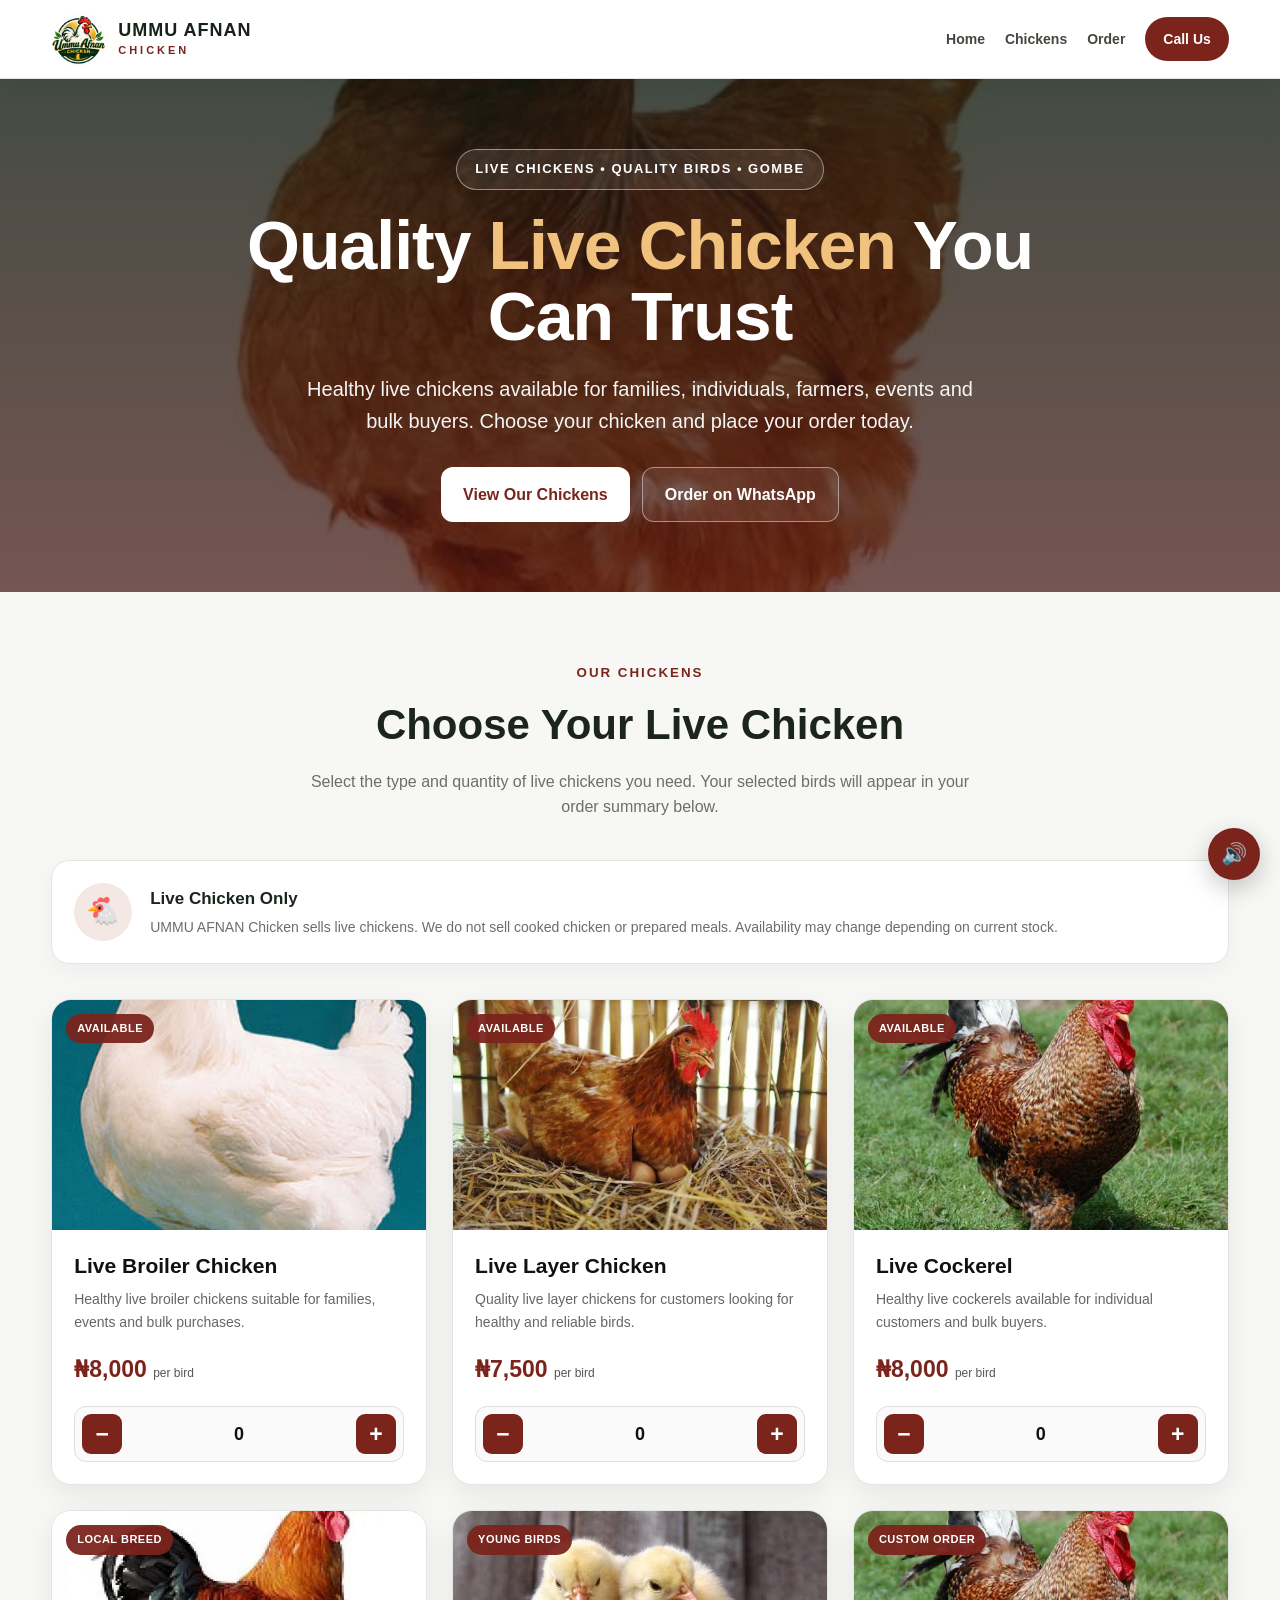
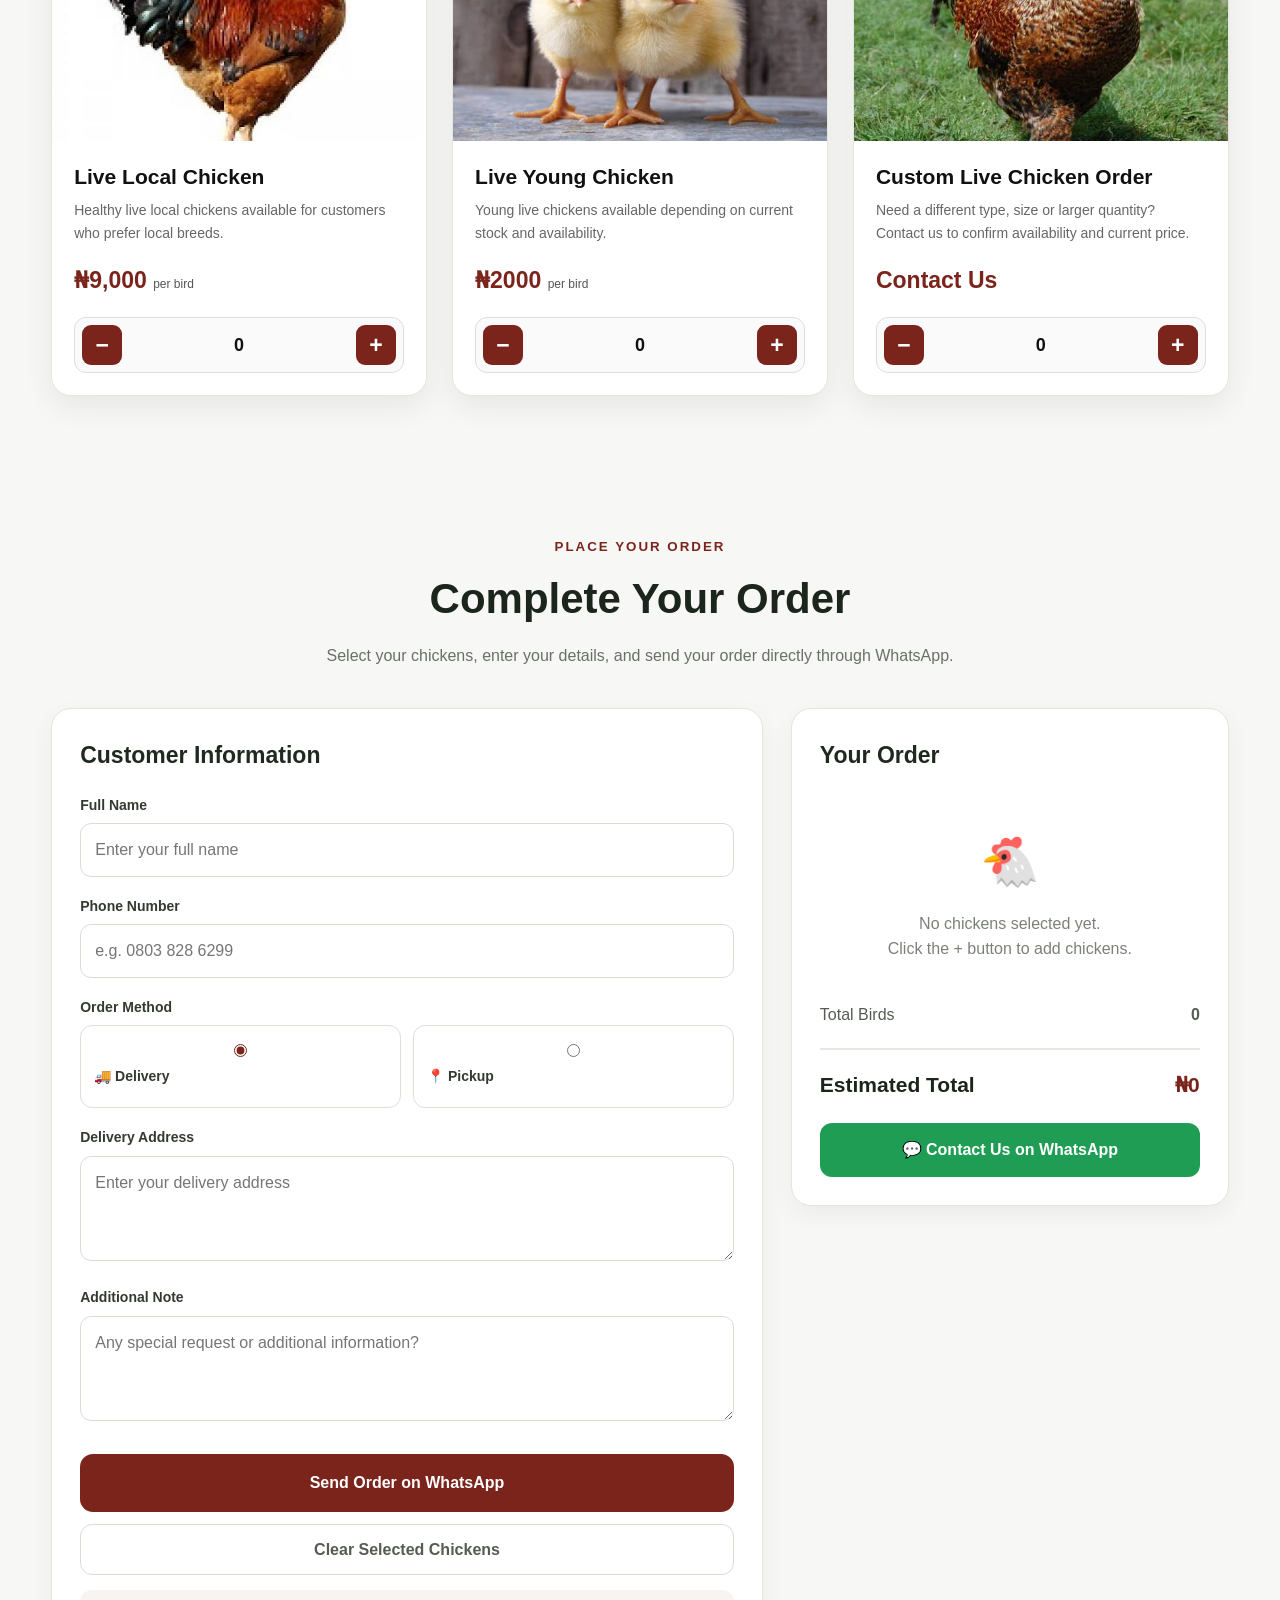
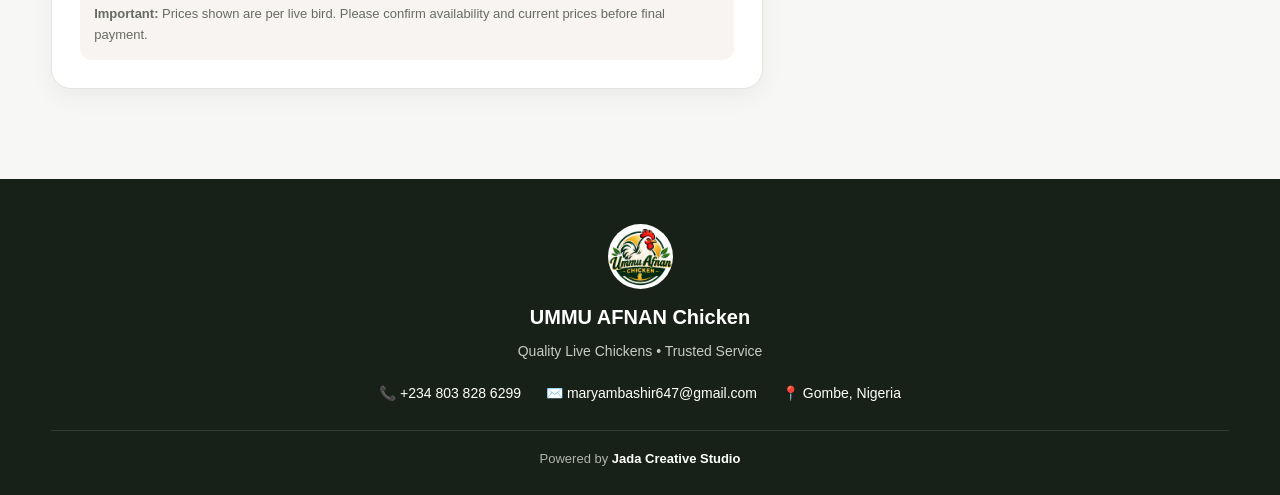
==== commit 819b9661: "Update order.html" ====
--- a/order.html
+++ b/order.html
@@ -2489,7 +2489,7 @@
             <div class="product-image">
 
               <img
-                src="broiler Chicken.jpg"
+                src="Broiler Chicken.jpg"
                 alt="Live Broiler Chicken"
                 onerror="this.src='photo.jpg'"
               >
@@ -2560,7 +2560,7 @@
             <div class="product-image">
 
               <img
-                src="layer Chicken.jpg"
+                src="Layer Chicken.jpg"
                 alt="Live Layer Chicken"
                 onerror="this.src='photo.jpg'"
               >
@@ -2631,7 +2631,7 @@
             <div class="product-image">
 
               <img
-                src="cockerel.jpg"
+                src="Cockerel.jpg"
                 alt="Live Cockerel"
                 onerror="this.src='photo.jpg'"
               >
@@ -2702,7 +2702,7 @@
             <div class="product-image">
 
               <img
-                src="local Chicken.jpg"
+                src="Local Chicken.jpg"
                 alt="Live Local Chicken"
                 onerror="this.src='photo.jpg'"
               >
@@ -2773,7 +2773,7 @@
             <div class="product-image">
 
               <img
-                src="young Chicken.jpg"
+                src="Young Chicken.jpg"
                 alt="Live Young Chicken"
                 onerror="this.src='photo.jpg'"
               >
@@ -3975,4 +3975,4 @@
   </script>
 
 </body>
-</html>+</html>
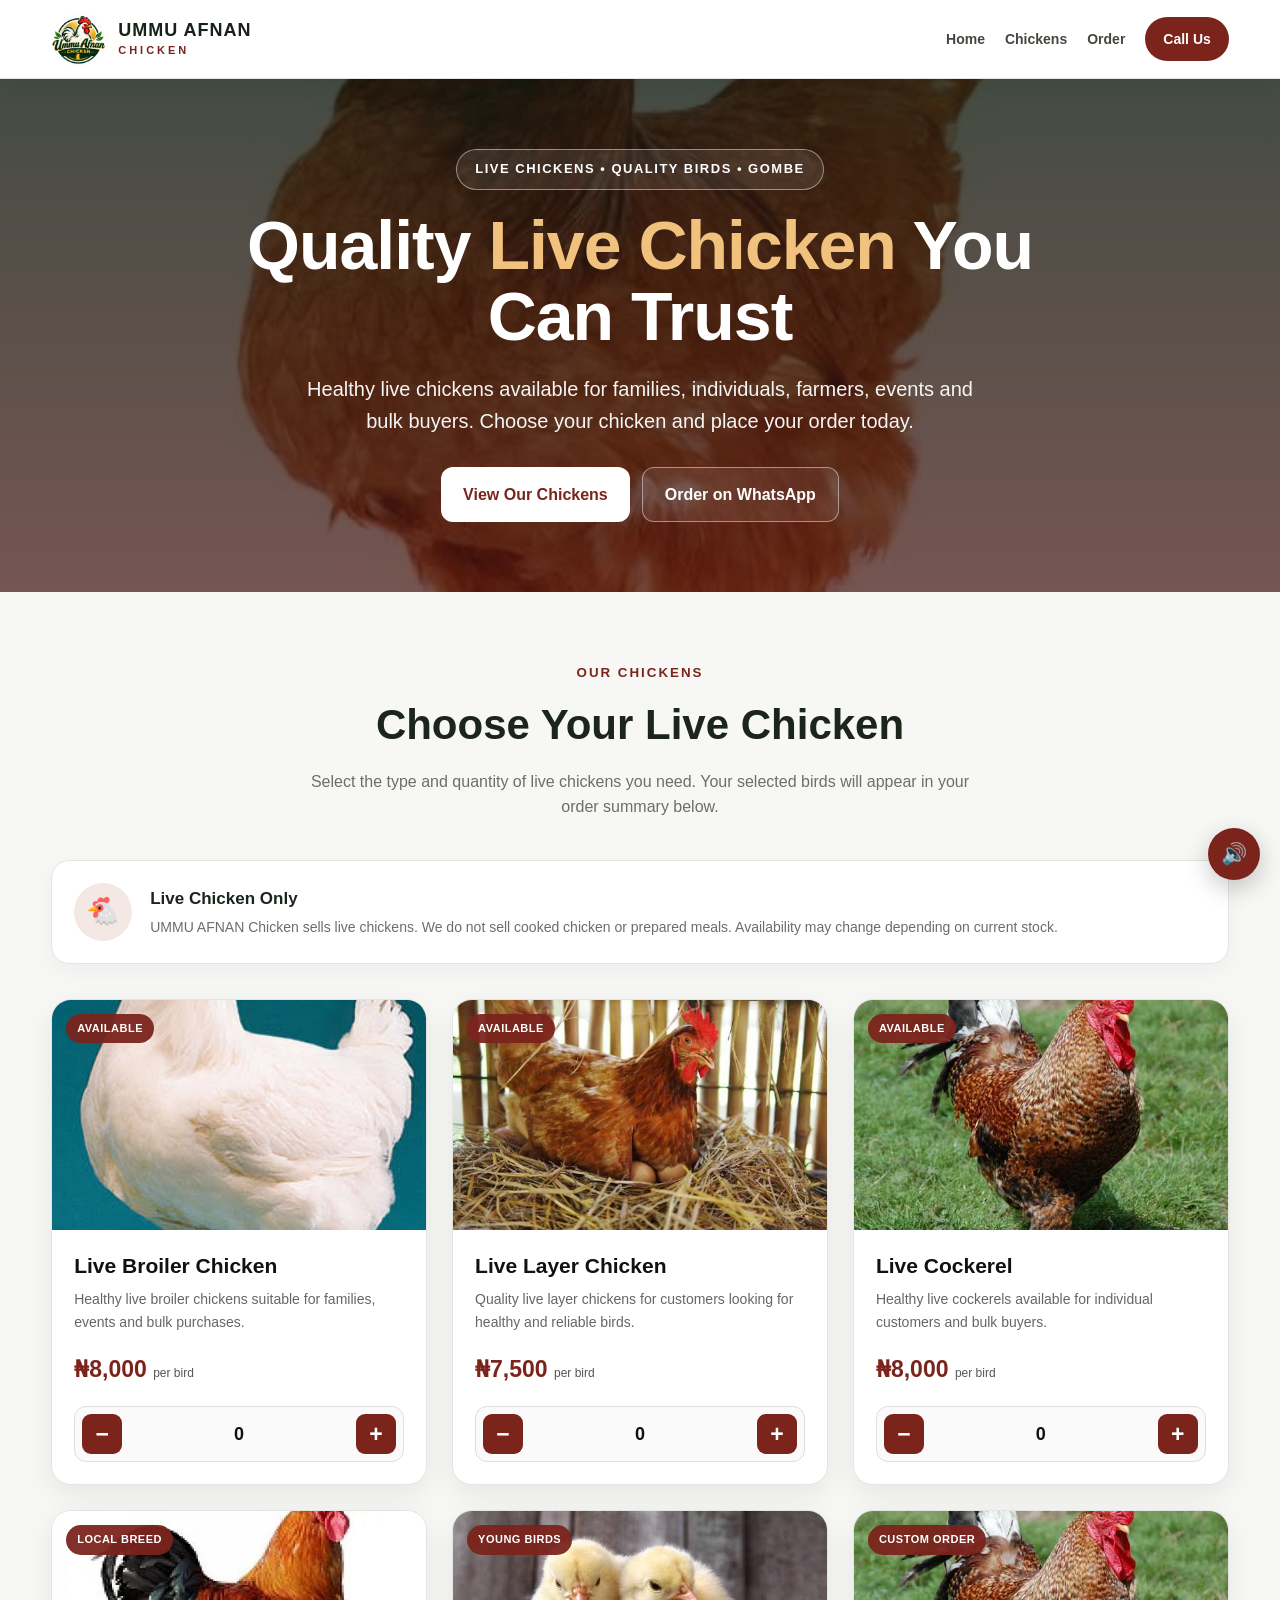
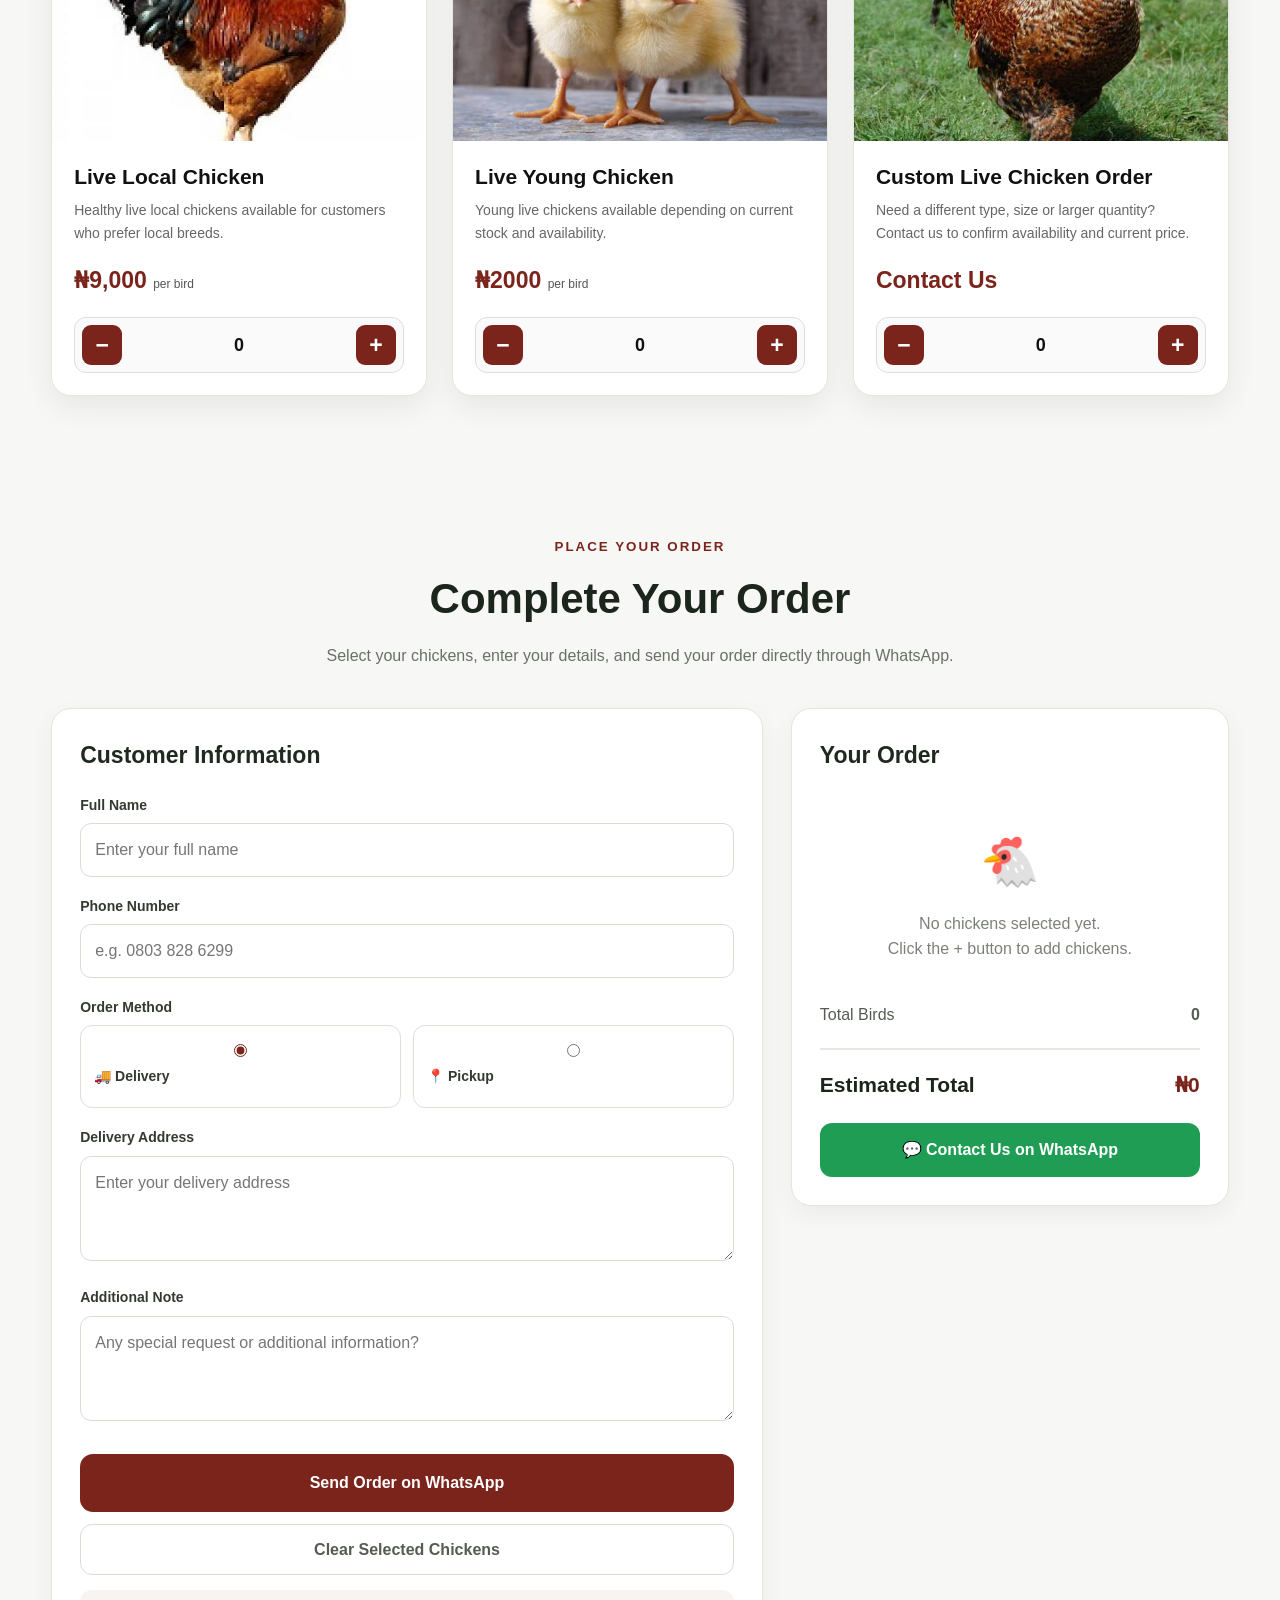
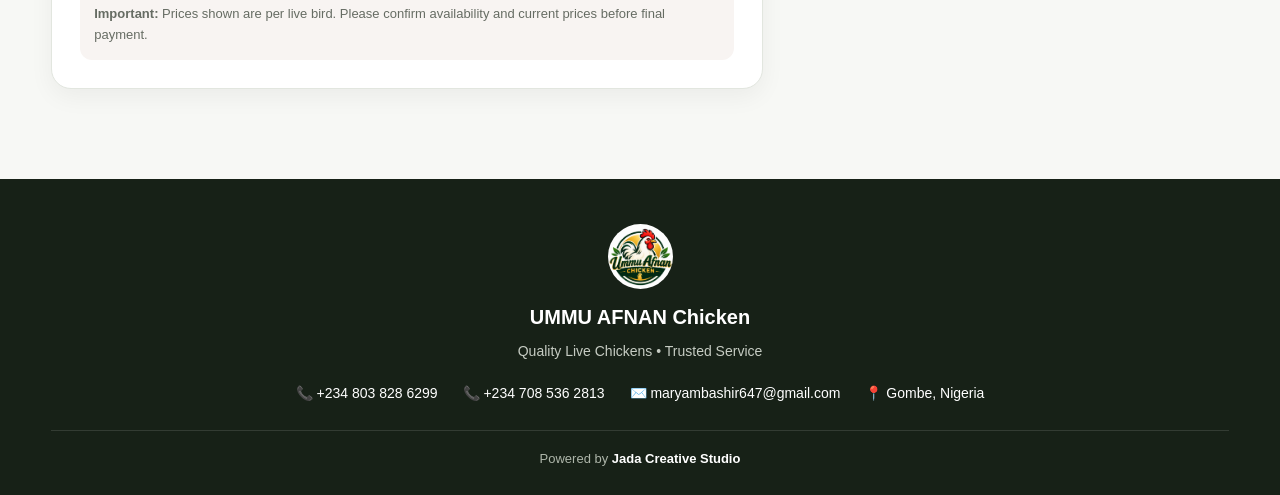
==== commit 90126754: "Update order.html" ====
--- a/order.html
+++ b/order.html
@@ -3234,6 +3234,9 @@
 
         <a href="tel:+2348038286299">
           📞 +234 803 828 6299
+        </a>
+        <a href="tel:+2347085362813">
+          📞 +234 708 536 2813
         </a>
 
         <a href="mailto:maryambashir647@gmail.com">
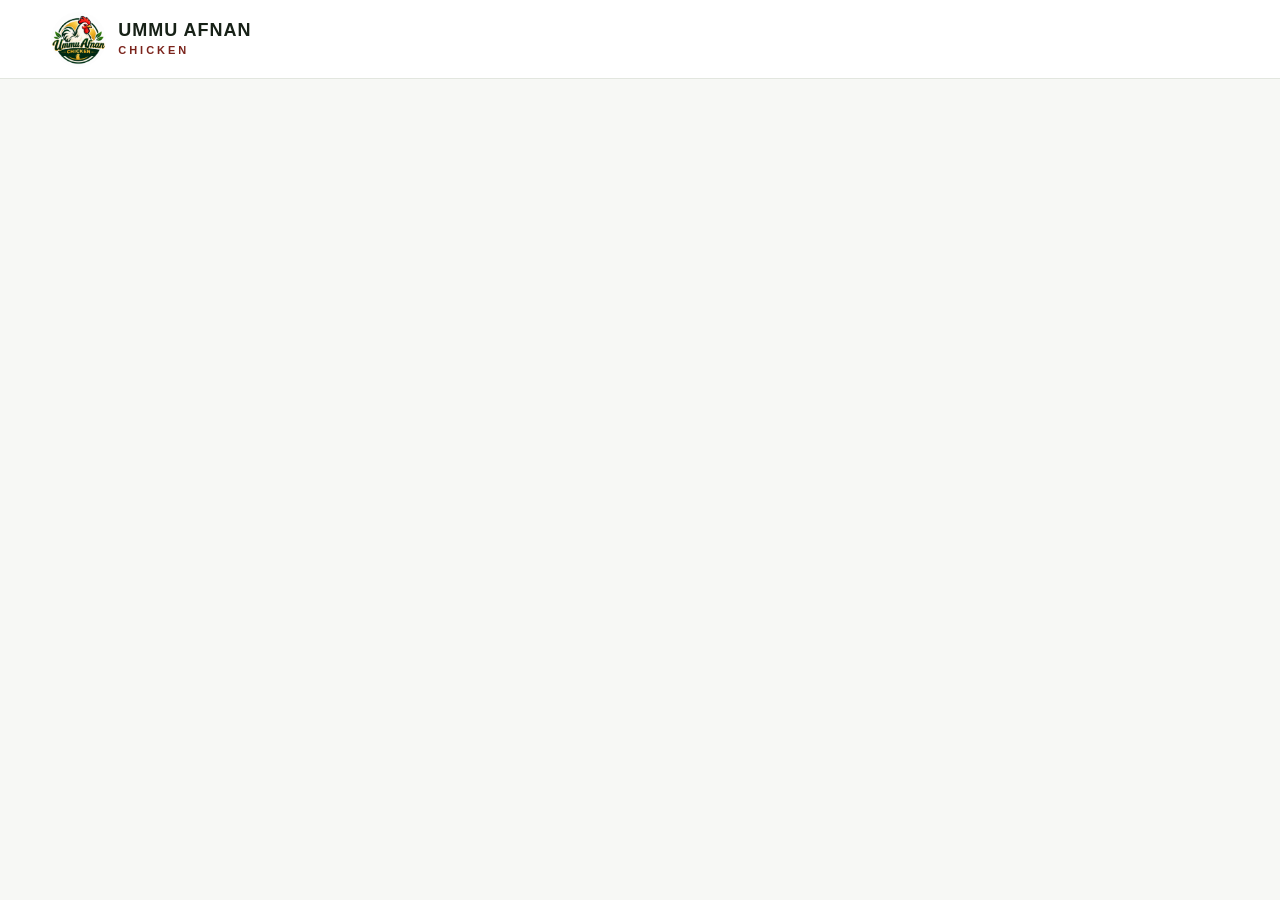
==== commit d9f6eb43: "Update order.html" ====
--- a/order.html
+++ b/order.html
@@ -2334,1648 +2334,5 @@
       </a>
 
 
-      <nav class="nav-links">
-
-        <a href="index.html">
-          Home
-        </a>
-
-        <a href="#chickens">
-          Chickens
-        </a>
-
-        <a href="#order">
-          Order
-        </a>
-
-        <a
-          href="tel:+2348038286299"
-          class="nav-order"
-        >
-          Call Us
-        </a>
-
-      </nav>
-
-    </div>
-
-  </header>
-
-
-
-  <!-- ========================================================
-       HERO
-  ========================================================= -->
-
-  <section
-    class="hero"
-    id="home"
-  >
-
-    <div class="hero-content">
-
-      <div class="hero-badge">
-        LIVE CHICKENS • QUALITY BIRDS • GOMBE
-      </div>
-
-      <h1>
-        Quality <span>Live Chicken</span>
-        You Can Trust
-      </h1>
-
-      <p>
-        Healthy live chickens available for families,
-        individuals, farmers, events and bulk buyers.
-        Choose your chicken and place your order today.
-      </p>
-
-
-      <div class="hero-buttons">
-
-        <a
-          href="#chickens"
-          class="hero-btn hero-btn-primary"
-        >
-          View Our Chickens
-        </a>
-
-        <a
-          href="https://wa.me/2348038286299"
-          target="_blank"
-          class="hero-btn hero-btn-secondary"
-        >
-          Order on WhatsApp
-        </a>
-
-      </div>
-
-    </div>
-
-  </section>
-
-
-
-  <!-- ========================================================
-       CHICKENS
-  ========================================================= -->
-
-  <main>
-
-    <section
-      class="section"
-      id="chickens"
-    >
-
-      <div class="container">
-
-
-        <div class="section-title">
-
-          <small>
-            Our Chickens
-          </small>
-
-          <h2>
-            Choose Your Live Chicken
-          </h2>
-
-          <p>
-            Select the type and quantity of live chickens
-            you need. Your selected birds will appear in
-            your order summary below.
-          </p>
-
-        </div>
-
-
-
-        <!-- NOTICE -->
-
-        <div class="info-box">
-
-          <div class="info-icon">
-            🐔
-          </div>
-
-          <div>
-
-            <strong>
-              Live Chicken Only
-            </strong>
-
-            <p>
-              UMMU AFNAN Chicken sells live chickens.
-              We do not sell cooked chicken or prepared meals.
-              Availability may change depending on current stock.
-            </p>
-
-          </div>
-
-        </div>
-
-
-
-        <!-- PRODUCT GRID -->
-
-        <div class="products-grid">
-
-
-          <!-- ==================================================
-               BROILER
-          ================================================== -->
-
-          <article class="product-card">
-
-            <div class="product-image">
-
-              <img
-                src="Broiler Chicken.jpg"
-                alt="Live Broiler Chicken"
-                onerror="this.src='photo.jpg'"
-              >
-
-              <div class="product-badge">
-                AVAILABLE
-              </div>
-
-            </div>
-
-
-            <div class="product-content">
-
-              <h3>
-                Live Broiler Chicken
-              </h3>
-
-              <p class="product-description">
-                Healthy live broiler chickens suitable
-                for families, events and bulk purchases.
-              </p>
-
-              <div class="price">
-                ₦8,000
-                <span>per bird</span>
-              </div>
-
-
-              <div class="quantity-box">
-
-                <button
-                  type="button"
-                  onclick="changeQuantity('broiler', -1)"
-                  aria-label="Decrease broiler quantity"
-                >
-                  −
-                </button>
-
-                <span
-                  class="quantity"
-                  id="qty-broiler"
-                >
-                  0
-                </span>
-
-                <button
-                  type="button"
-                  onclick="changeQuantity('broiler', 1)"
-                  aria-label="Increase broiler quantity"
-                >
-                  +
-                </button>
-
-              </div>
-
-            </div>
-
-          </article>
-
-
-
-          <!-- ==================================================
-               LAYER
-          ================================================== -->
-
-          <article class="product-card">
-
-            <div class="product-image">
-
-              <img
-                src="Layer Chicken.jpg"
-                alt="Live Layer Chicken"
-                onerror="this.src='photo.jpg'"
-              >
-
-              <div class="product-badge">
-                AVAILABLE
-              </div>
-
-            </div>
-
-
-            <div class="product-content">
-
-              <h3>
-                Live Layer Chicken
-              </h3>
-
-              <p class="product-description">
-                Quality live layer chickens for customers
-                looking for healthy and reliable birds.
-              </p>
-
-              <div class="price">
-                ₦7,500
-                <span>per bird</span>
-              </div>
-
-
-              <div class="quantity-box">
-
-                <button
-                  type="button"
-                  onclick="changeQuantity('layer', -1)"
-                  aria-label="Decrease layer quantity"
-                >
-                  −
-                </button>
-
-                <span
-                  class="quantity"
-                  id="qty-layer"
-                >
-                  0
-                </span>
-
-                <button
-                  type="button"
-                  onclick="changeQuantity('layer', 1)"
-                  aria-label="Increase layer quantity"
-                >
-                  +
-                </button>
-
-              </div>
-
-            </div>
-
-          </article>
-
-
-
-          <!-- ==================================================
-               COCKEREL
-          ================================================== -->
-
-          <article class="product-card">
-
-            <div class="product-image">
-
-              <img
-                src="Cockerel.jpg"
-                alt="Live Cockerel"
-                onerror="this.src='photo.jpg'"
-              >
-
-              <div class="product-badge">
-                AVAILABLE
-              </div>
-
-            </div>
-
-
-            <div class="product-content">
-
-              <h3>
-                Live Cockerel
-              </h3>
-
-              <p class="product-description">
-                Healthy live cockerels available for
-                individual customers and bulk buyers.
-              </p>
-
-              <div class="price">
-                ₦8,000
-                <span>per bird</span>
-              </div>
-
-
-              <div class="quantity-box">
-
-                <button
-                  type="button"
-                  onclick="changeQuantity('cockerel', -1)"
-                  aria-label="Decrease cockerel quantity"
-                >
-                  −
-                </button>
-
-                <span
-                  class="quantity"
-                  id="qty-cockerel"
-                >
-                  0
-                </span>
-
-                <button
-                  type="button"
-                  onclick="changeQuantity('cockerel', 1)"
-                  aria-label="Increase cockerel quantity"
-                >
-                  +
-                </button>
-
-              </div>
-
-            </div>
-
-          </article>
-
-
-
-          <!-- ==================================================
-               LOCAL
-          ================================================== -->
-
-          <article class="product-card">
-
-            <div class="product-image">
-
-              <img
-                src="Local Chicken.jpg"
-                alt="Live Local Chicken"
-                onerror="this.src='photo.jpg'"
-              >
-
-              <div class="product-badge">
-                LOCAL BREED
-              </div>
-
-            </div>
-
-
-            <div class="product-content">
-
-              <h3>
-                Live Local Chicken
-              </h3>
-
-              <p class="product-description">
-                Healthy live local chickens available
-                for customers who prefer local breeds.
-              </p>
-
-              <div class="price">
-                ₦9,000
-                <span>per bird</span>
-              </div>
-
-
-              <div class="quantity-box">
-
-                <button
-                  type="button"
-                  onclick="changeQuantity('local', -1)"
-                  aria-label="Decrease local chicken quantity"
-                >
-                  −
-                </button>
-
-                <span
-                  class="quantity"
-                  id="qty-local"
-                >
-                  0
-                </span>
-
-                <button
-                  type="button"
-                  onclick="changeQuantity('local', 1)"
-                  aria-label="Increase local chicken quantity"
-                >
-                  +
-                </button>
-
-              </div>
-
-            </div>
-
-          </article>
-
-
-
-          <!-- ==================================================
-               YOUNG
-          ================================================== -->
-
-          <article class="product-card">
-
-            <div class="product-image">
-
-              <img
-                src="Young Chicken.jpg"
-                alt="Live Young Chicken"
-                onerror="this.src='photo.jpg'"
-              >
-
-              <div class="product-badge">
-                YOUNG BIRDS
-              </div>
-
-            </div>
-
-
-            <div class="product-content">
-
-              <h3>
-                Live Young Chicken
-              </h3>
-
-              <p class="product-description">
-                Young live chickens available depending
-                on current stock and availability.
-              </p>
-
-              <div class="price">
-                ₦2000
-                <span>per bird</span>
-              </div>
-
-
-              <div class="quantity-box">
-
-                <button
-                  type="button"
-                  onclick="changeQuantity('young', -1)"
-                  aria-label="Decrease young chicken quantity"
-                >
-                  −
-                </button>
-
-                <span
-                  class="quantity"
-                  id="qty-young"
-                >
-                  0
-                </span>
-
-                <button
-                  type="button"
-                  onclick="changeQuantity('young', 1)"
-                  aria-label="Increase young chicken quantity"
-                >
-                  +
-                </button>
-
-              </div>
-
-            </div>
-
-          </article>
-
-
-
-          <!-- ==================================================
-               CUSTOM ORDER
-          ================================================== -->
-
-          <article class="product-card">
-
-            <div class="product-image">
-
-              <img
-                src="Cockerel.jpg"
-                alt="Custom Live Chicken Order"
-              >
-
-              <div class="product-badge">
-                CUSTOM ORDER
-              </div>
-
-            </div>
-
-
-            <div class="product-content">
-
-              <h3>
-                Custom Live Chicken Order
-              </h3>
-
-              <p class="product-description">
-                Need a different type, size or larger
-                quantity? Contact us to confirm availability
-                and current price.
-              </p>
-
-              <div class="price">
-                Contact Us
-              </div>
-
-
-              <div class="quantity-box">
-
-                <button
-                  type="button"
-                  onclick="changeQuantity('custom', -1)"
-                  aria-label="Decrease custom order quantity"
-                >
-                  −
-                </button>
-
-                <span
-                  class="quantity"
-                  id="qty-custom"
-                >
-                  0
-                </span>
-
-                <button
-                  type="button"
-                  onclick="changeQuantity('custom', 1)"
-                  aria-label="Increase custom order quantity"
-                >
-                  +
-                </button>
-
-              </div>
-
-            </div>
-
-          </article>
-
-
-        </div>
-
-      </div>
-
-    </section>
-
-
-
-    <!-- ========================================================
-         ORDER SECTION
-    ========================================================= -->
-
-    <section
-      class="section"
-      id="order"
-    >
-
-      <div class="container">
-
-
-        <div class="section-title">
-
-          <small>
-            Place Your Order
-          </small>
-
-          <h2>
-            Complete Your Order
-          </h2>
-
-          <p>
-            Select your chickens, enter your details,
-            and send your order directly through WhatsApp.
-          </p>
-
-        </div>
-
-
-
-        <div class="order-area">
-
-
-          <!-- ==================================================
-               ORDER FORM
-          ================================================== -->
-
-          <div class="card">
-
-            <div
-              class="success-message"
-              id="successMessage"
-            >
-              Your order is ready. We will open WhatsApp
-              so you can send your order to UMMU AFNAN Chicken.
-            </div>
-
-
-            <h3>
-              Customer Information
-            </h3>
-
-
-            <form
-              id="orderForm"
-              onsubmit="submitOrder(event)"
-            >
-
-
-              <div class="form-group">
-
-                <label for="customerName">
-                  Full Name
-                </label>
-
-                <input
-                  type="text"
-                  id="customerName"
-                  placeholder="Enter your full name"
-                  required
-                >
-
-              </div>
-
-
-
-              <div class="form-group">
-
-                <label for="customerPhone">
-                  Phone Number
-                </label>
-
-                <input
-                  type="tel"
-                  id="customerPhone"
-                  placeholder="e.g. 0803 828 6299"
-                  required
-                >
-
-              </div>
-
-
-
-              <div class="form-group">
-
-                <label>
-                  Order Method
-                </label>
-
-
-                <div class="radio-group">
-
-                  <div class="radio-option">
-
-                    <input
-                      type="radio"
-                      id="delivery"
-                      name="orderMethod"
-                      value="Delivery"
-                      checked
-                    >
-
-                    <label for="delivery">
-                      🚚 Delivery
-                    </label>
-
-                  </div>
-
-
-                  <div class="radio-option">
-
-                    <input
-                      type="radio"
-                      id="pickup"
-                      name="orderMethod"
-                      value="Pickup"
-                    >
-
-                    <label for="pickup">
-                      📍 Pickup
-                    </label>
-
-                  </div>
-
-                </div>
-
-              </div>
-
-
-
-              <div
-                class="form-group"
-                id="addressGroup"
-              >
-
-                <label for="customerAddress">
-                  Delivery Address
-                </label>
-
-                <textarea
-                  id="customerAddress"
-                  placeholder="Enter your delivery address"
-                ></textarea>
-
-              </div>
-
-
-
-              <div class="form-group">
-
-                <label for="customerNote">
-                  Additional Note
-                </label>
-
-                <textarea
-                  id="customerNote"
-                  placeholder="Any special request or additional information?"
-                ></textarea>
-
-              </div>
-
-
-
-              <button
-                type="submit"
-                class="submit-btn"
-                id="submitButton"
-              >
-                Send Order on WhatsApp
-              </button>
-
-
-              <button
-                type="button"
-                class="clear-btn"
-                onclick="clearCart()"
-              >
-                Clear Selected Chickens
-              </button>
-
-
-              <div class="delivery-note">
-
-                <strong>
-                  Important:
-                </strong>
-
-                Prices shown are per live bird.
-                Please confirm availability and current
-                prices before final payment.
-
-              </div>
-
-            </form>
-
-          </div>
-
-
-
-          <!-- ==================================================
-               CART
-          ================================================== -->
-
-          <div class="card cart-card">
-
-            <h3>
-              Your Order
-            </h3>
-
-
-            <div id="cartItems">
-
-              <div class="cart-empty">
-
-                <div class="cart-empty-icon">
-                  🐔
-                </div>
-
-                <p>
-                  No chickens selected yet.
-                </p>
-
-                <p>
-                  Click the + button to add chickens.
-                </p>
-
-              </div>
-
-            </div>
-
-
-            <div id="cartSummary">
-
-              <div class="summary-row">
-
-                <span>
-                  Total Birds
-                </span>
-
-                <strong id="totalBirds">
-                  0
-                </strong>
-
-              </div>
-
-
-              <div class="summary-row total">
-
-                <span>
-                  Estimated Total
-                </span>
-
-                <strong id="grandTotal">
-                  ₦0
-                </strong>
-
-              </div>
-
-            </div>
-
-
-            <a
-              href="https://wa.me/2348038286299"
-              target="_blank"
-              class="whatsapp-btn"
-            >
-              💬 Contact Us on WhatsApp
-            </a>
-
-          </div>
-
-
-        </div>
-
-      </div>
-
-    </section>
-
-  </main>
-
-
-
-  <!-- ========================================================
-       FOOTER
-  ========================================================= -->
-
-  <footer class="footer">
-
-    <div class="container">
-
-      <img
-        src="logo.png"
-        alt="UMMU AFNAN Chicken"
-        class="footer-logo"
-      >
-
-
-      <h3>
-        UMMU AFNAN Chicken
-      </h3>
-
-
-      <p>
-        Quality Live Chickens • Trusted Service
-      </p>
-
-
-      <div class="footer-contact">
-
-        <a href="tel:+2348038286299">
-          📞 +234 803 828 6299
-        </a>
-        <a href="tel:+2347085362813">
-          📞 +234 708 536 2813
-        </a>
-
-        <a href="mailto:maryambashir647@gmail.com">
-          ✉️ maryambashir647@gmail.com
-        </a>
-
-        <span>
-          📍 Gombe, Nigeria
-        </span>
-
-      </div>
-
-
-      <div class="powered">
-
-        Powered by
-        <strong>
-          Jada Creative Studio
-        </strong>
-
-      </div>
-
-    </div>
-
-  </footer>
-
-
-
-  <!-- ========================================================
-       SOUND BUTTON
-  ========================================================= -->
-
-  <button
-    type="button"
-    class="sound-button"
-    id="soundButton"
-    onclick="toggleSound()"
-    aria-label="Toggle advertisement sound"
-  >
-    🔊
-  </button>
-
-
-  <audio
-    id="advertisementAudio"
-    src="advertisement.mp3"
-    preload="auto"
-  ></audio>
-
-
-
-  <!-- ========================================================
-       JAVASCRIPT
-  ========================================================= -->
-
-  <script>
-
-    /* ========================================================
-       PRODUCT DATA
-    ======================================================== */
-
-    const products = {
-
-      broiler: {
-        name: "Live Broiler Chicken",
-        price: 8000
-      },
-
-      layer: {
-        name: "Live Layer Chicken",
-        price: 7500
-      },
-
-      cockerel: {
-        name: "Live Cockerel",
-        price: 7000
-      },
-
-      local: {
-        name: "Live Local Chicken",
-        price: 9000
-      },
-
-      young: {
-        name: "Live Young Chicken",
-        price: 6000
-      },
-
-      custom: {
-        name: "Custom Live Chicken Order",
-        price: 0
-      }
-
-    };
-
-
-    /* ========================================================
-       QUANTITIES
-    ======================================================== */
-
-    const quantities = {
-
-      broiler: 0,
-      layer: 0,
-      cockerel: 0,
-      local: 0,
-      young: 0,
-      custom: 0
-
-    };
-
-
-    /* ========================================================
-       CHANGE QUANTITY
-    ======================================================== */
-
-    function changeQuantity(productId, amount) {
-
-      if (!quantities.hasOwnProperty(productId)) {
-        return;
-      }
-
-
-      quantities[productId] += amount;
-
-
-      if (quantities[productId] < 0) {
-        quantities[productId] = 0;
-      }
-
-
-      const quantityElement =
-        document.getElementById(
-          "qty-" + productId
-        );
-
-
-      if (quantityElement) {
-
-        quantityElement.textContent =
-          quantities[productId];
-
-      }
-
-
-      updateCart();
-
-    }
-
-
-    /* ========================================================
-       FORMAT MONEY
-    ======================================================== */
-
-    function formatMoney(amount) {
-
-      return "₦" +
-        Number(amount).toLocaleString(
-          "en-NG"
-        );
-
-    }
-
-
-    /* ========================================================
-       UPDATE CART
-    ======================================================== */
-
-    function updateCart() {
-
-      const cartItems =
-        document.getElementById(
-          "cartItems"
-        );
-
-      const totalBirdsElement =
-        document.getElementById(
-          "totalBirds"
-        );
-
-      const grandTotalElement =
-        document.getElementById(
-          "grandTotal"
-        );
-
-
-      let totalBirds = 0;
-      let grandTotal = 0;
-
-
-      let html = "";
-
-
-      Object.keys(products).forEach(
-        function(productId) {
-
-          const quantity =
-            quantities[productId];
-
-          if (quantity <= 0) {
-            return;
-          }
-
-
-          const product =
-            products[productId];
-
-
-          totalBirds += quantity;
-
-
-          const itemTotal =
-            product.price * quantity;
-
-
-          grandTotal += itemTotal;
-
-
-          html += `
-
-            <div class="cart-item">
-
-              <div>
-
-                <div class="cart-item-name">
-                  ${product.name}
-                </div>
-
-                <div class="cart-item-details">
-
-                  ${quantity} bird${quantity > 1 ? "s" : ""}
-
-                  ${
-                    product.price > 0
-                    ? " × " + formatMoney(product.price)
-                    : " • Price to be confirmed"
-                  }
-
-                </div>
-
-              </div>
-
-
-              <div class="cart-item-price">
-
-                ${
-                  product.price > 0
-                  ? formatMoney(itemTotal)
-                  : "Contact"
-                }
-
-              </div>
-
-            </div>
-
-          `;
-
-        }
-      );
-
-
-      if (!html) {
-
-        html = `
-
-          <div class="cart-empty">
-
-            <div class="cart-empty-icon">
-              🐔
-            </div>
-
-            <p>
-              No chickens selected yet.
-            </p>
-
-            <p>
-              Click the + button to add chickens.
-            </p>
-
-          </div>
-
-        `;
-
-      }
-
-
-      cartItems.innerHTML = html;
-
-
-      totalBirdsElement.textContent =
-        totalBirds;
-
-
-      grandTotalElement.textContent =
-        formatMoney(grandTotal);
-
-    }
-
-
-    /* ========================================================
-       CLEAR CART
-    ======================================================== */
-
-    function clearCart() {
-
-      Object.keys(quantities).forEach(
-        function(productId) {
-
-          quantities[productId] = 0;
-
-
-          const element =
-            document.getElementById(
-              "qty-" + productId
-            );
-
-
-          if (element) {
-
-            element.textContent = "0";
-
-          }
-
-        }
-      );
-
-
-      updateCart();
-
-    }
-
-
-    /* ========================================================
-       DELIVERY / PICKUP
-    ======================================================== */
-
-    const deliveryRadio =
-      document.getElementById(
-        "delivery"
-      );
-
-    const pickupRadio =
-      document.getElementById(
-        "pickup"
-      );
-
-    const addressGroup =
-      document.getElementById(
-        "addressGroup"
-      );
-
-    const customerAddress =
-      document.getElementById(
-        "customerAddress"
-      );
-
-
-    function updateAddressVisibility() {
-
-      if (deliveryRadio.checked) {
-
-        addressGroup.style.display =
-          "block";
-
-        customerAddress.required =
-          true;
-
-      } else {
-
-        addressGroup.style.display =
-          "none";
-
-        customerAddress.required =
-          false;
-
-      }
-
-    }
-
-
-    deliveryRadio.addEventListener(
-      "change",
-      updateAddressVisibility
-    );
-
-    pickupRadio.addEventListener(
-      "change",
-      updateAddressVisibility
-    );
-
-
-    updateAddressVisibility();
-
-
-    /* ========================================================
-       SUBMIT ORDER
-    ======================================================== */
-
-    function submitOrder(event) {
-
-      event.preventDefault();
-
-
-      let hasOrder = false;
-
-
-      Object.keys(quantities).forEach(
-        function(productId) {
-
-          if (quantities[productId] > 0) {
-
-            hasOrder = true;
-
-          }
-
-        }
-      );
-
-
-      if (!hasOrder) {
-
-        alert(
-          "Please select at least one live chicken before placing your order."
-        );
-
-        document
-          .getElementById("chickens")
-          .scrollIntoView({
-            behavior: "smooth"
-          });
-
-        return;
-
-      }
-
-
-      const customerName =
-        document
-          .getElementById(
-            "customerName"
-          )
-          .value.trim();
-
-
-      const customerPhone =
-        document
-          .getElementById(
-            "customerPhone"
-          )
-          .value.trim();
-
-
-      const customerAddress =
-        document
-          .getElementById(
-            "customerAddress"
-          )
-          .value.trim();
-
-
-      const customerNote =
-        document
-          .getElementById(
-            "customerNote"
-          )
-          .value.trim();
-
-
-      const orderMethod =
-        document.querySelector(
-          'input[name="orderMethod"]:checked'
-        ).value;
-
-
-      let totalBirds = 0;
-
-      let totalAmount = 0;
-
-
-      let message =
-        "🐔 *NEW ORDER - UMMU AFNAN CHICKEN*";
-
-      message +=
-        "\n\n";
-
-
-      message +=
-        "*Customer Information*";
-
-      message +=
-        "\nName: " +
-        customerName;
-
-      message +=
-        "\nPhone: " +
-        customerPhone;
-
-
-      message +=
-        "\nOrder Method: " +
-        orderMethod;
-
-
-      if (
-        orderMethod === "Delivery"
-      ) {
-
-        message +=
-          "\nDelivery Address: " +
-          customerAddress;
-
-      }
-
-
-      message +=
-        "\n\n";
-
-
-      message +=
-        "*Chicken Order*";
-
-      message +=
-        "\n";
-
-
-      Object.keys(products).forEach(
-        function(productId) {
-
-          const quantity =
-            quantities[productId];
-
-
-          if (quantity <= 0) {
-            return;
-          }
-
-
-          const product =
-            products[productId];
-
-
-          totalBirds += quantity;
-
-
-          if (product.price > 0) {
-
-            const itemTotal =
-              product.price *
-              quantity;
-
-
-            totalAmount +=
-              itemTotal;
-
-
-            message +=
-              "\n• " +
-              product.name +
-              " × " +
-              quantity +
-              " = " +
-              formatMoney(itemTotal);
-
-          } else {
-
-            message +=
-              "\n• " +
-              product.name +
-              " × " +
-              quantity +
-              " = Price to be confirmed";
-
-          }
-
-        }
-      );
-
-
-      message +=
-        "\n\nTotal Birds: " +
-        totalBirds;
-
-
-      message +=
-        "\nEstimated Total: " +
-        formatMoney(totalAmount);
-
-
-      if (customerNote) {
-
-        message +=
-          "\n\nAdditional Note: " +
-          customerNote;
-
-      }
-
-
-      message +=
-        "\n\nPlease confirm availability and final price. Thank you.";
-
-
-      const whatsappNumber =
-        "2348038286299";
-
-
-      const whatsappURL =
-        "https://wa.me/" +
-        whatsappNumber +
-        "?text=" +
-        encodeURIComponent(message);
-
-
-      const successMessage =
-        document.getElementById(
-          "successMessage"
-        );
-
-
-      successMessage.style.display =
-        "block";
-
-
-      window.open(
-        whatsappURL,
-        "_blank"
-      );
-
-    }
-
-
-    /* ========================================================
-       ADVERTISEMENT SOUND
-    ======================================================== */
-
-    const audio =
-      document.getElementById(
-        "advertisementAudio"
-      );
-
-    const soundButton =
-      document.getElementById(
-        "soundButton"
-      );
-
-
-    let soundStarted = false;
-
-
-    function toggleSound() {
-
-      if (audio.paused) {
-
-        audio.play()
-          .then(function() {
-
-            soundStarted = true;
-
-            soundButton.textContent =
-              "🔊";
-
-          })
-          .catch(function() {
-
-            alert(
-              "Please interact with the page first before playing the advertisement."
-            );
-
-          });
-
-      } else {
-
-        audio.pause();
-
-        soundButton.textContent =
-          "🔇";
-
-      }
-
-    }
-
-
-    /* ========================================================
-       PLAY AUDIO AFTER USER INTERACTION
-    ======================================================== */
-
-    function startAdvertisement() {
-
-      if (soundStarted) {
-        return;
-      }
-
-
-      audio.play()
-        .then(function() {
-
-          soundStarted = true;
-
-          soundButton.textContent =
-            "🔊";
-
-        })
-        .catch(function() {
-
-          /* Browser blocked autoplay.
-             User can press sound button. */
-
-        });
-
-    }
-
-
-    document.addEventListener(
-      "click",
-      function(event) {
-
-        if (
-          event.target.closest(
-            ".sound-button"
-          )
-        ) {
-          return;
-        }
-
-        startAdvertisement();
-
-      },
-      {
-        once: true
-      }
-    );
-
-
-    /* ========================================================
-       INITIAL CART
-    ======================================================== */
-
-    updateCart();
-
-  </script>
-
 </body>
 </html>
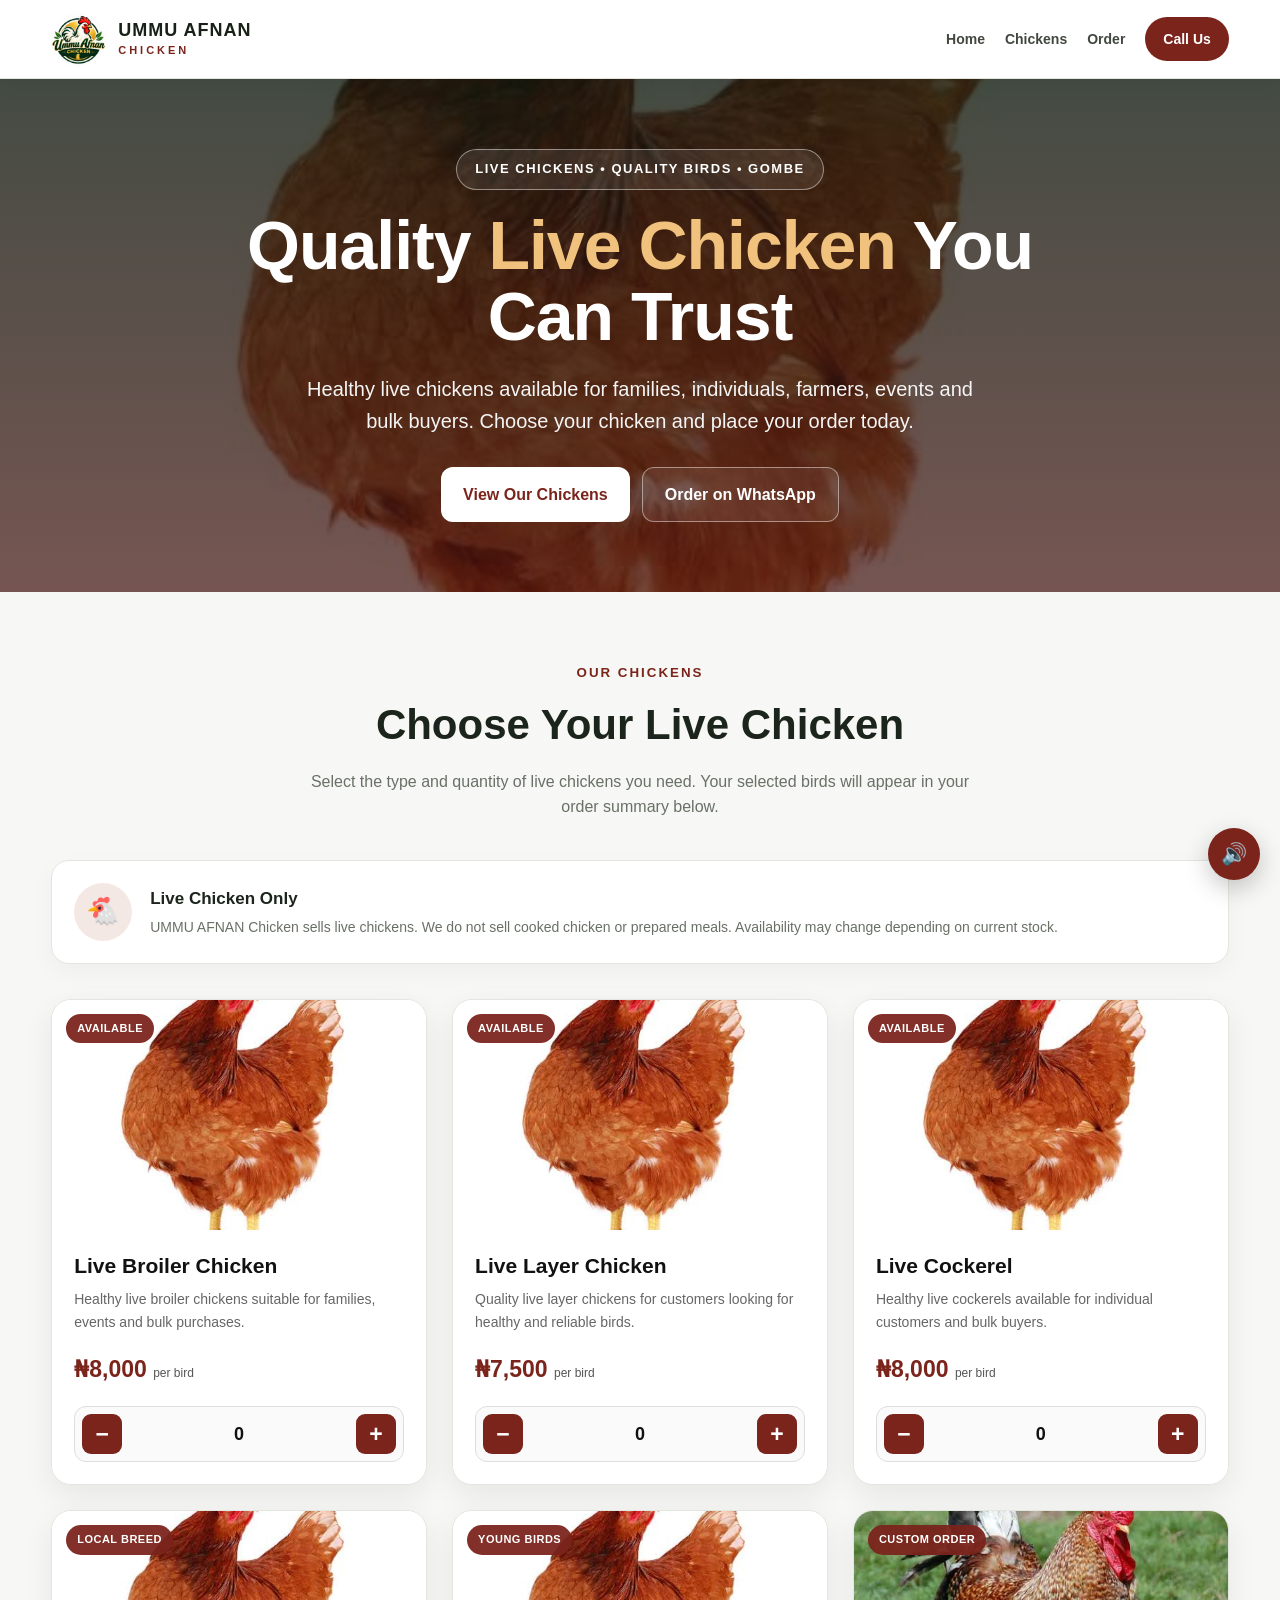
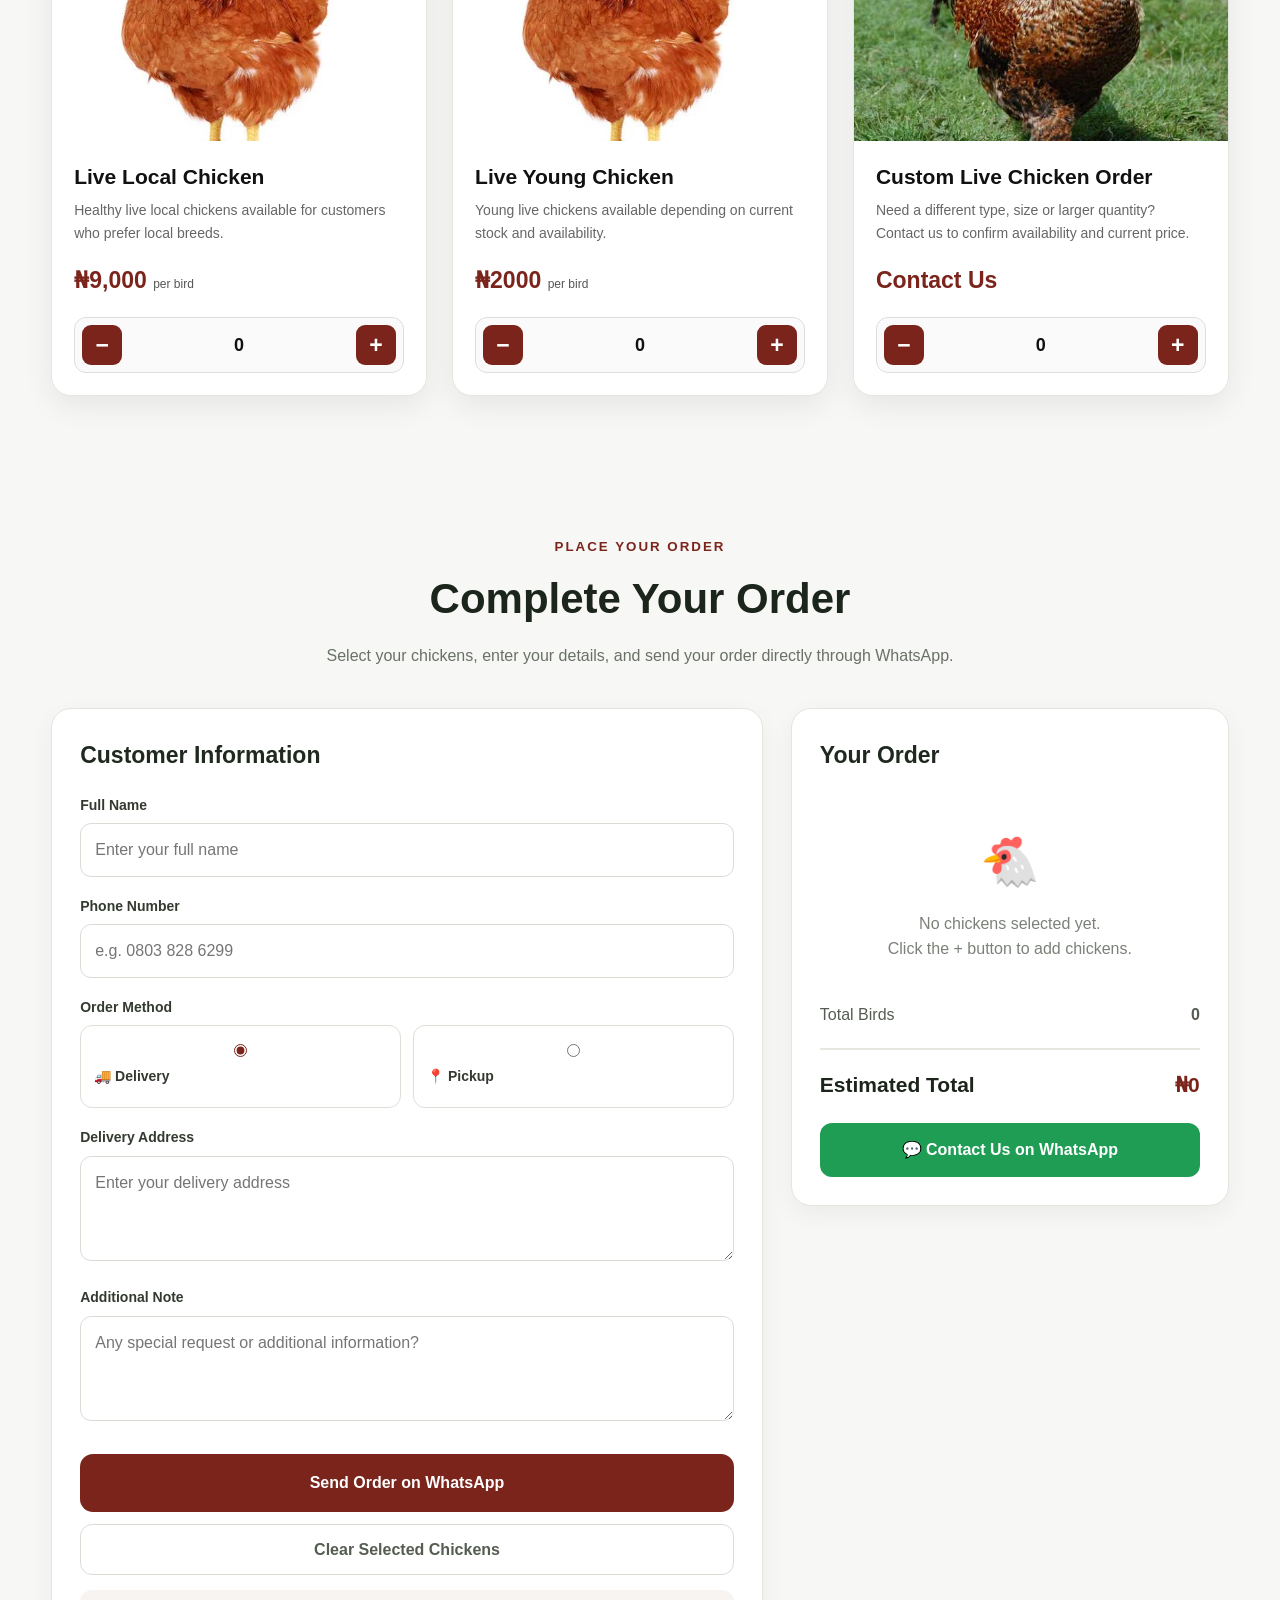
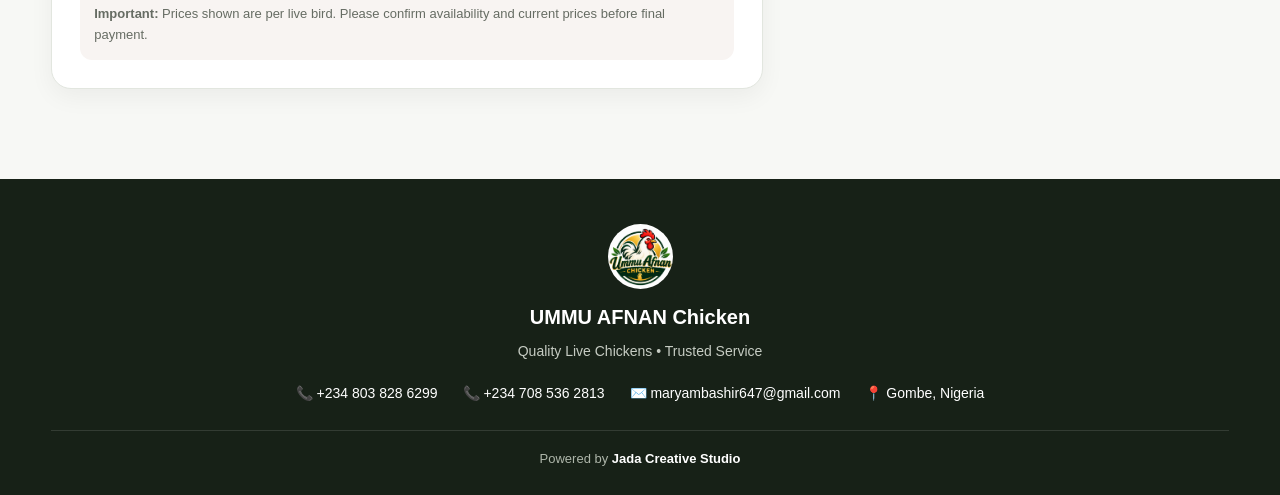
==== commit b5453b2f: "Update order.html" ====
--- a/order.html
+++ b/order.html
@@ -2334,5 +2334,1647 @@
       </a>
 
 
+      <nav class="nav-links">
+
+        <a href="index.html">
+          Home
+        </a>
+
+        <a href="#chickens">
+          Chickens
+        </a>
+
+        <a href="#order">
+          Order
+        </a>
+
+        <a
+          href="tel:+2348038286299"
+          class="nav-order"
+        >
+          Call Us
+        </a>
+
+      </nav>
+
+    </div>
+
+  </header>
+
+
+
+  <!-- ========================================================
+       HERO
+  ========================================================= -->
+
+  <section
+    class="hero"
+    id="home"
+  >
+
+    <div class="hero-content">
+
+      <div class="hero-badge">
+        LIVE CHICKENS • QUALITY BIRDS • GOMBE
+      </div>
+
+      <h1>
+        Quality <span>Live Chicken</span>
+        You Can Trust
+      </h1>
+
+      <p>
+        Healthy live chickens available for families,
+        individuals, farmers, events and bulk buyers.
+        Choose your chicken and place your order today.
+      </p>
+
+
+      <div class="hero-buttons">
+
+        <a
+          href="#chickens"
+          class="hero-btn hero-btn-primary"
+        >
+          View Our Chickens
+        </a>
+
+        <a
+          href="https://wa.me/2348038286299"
+          target="_blank"
+          class="hero-btn hero-btn-secondary"
+        >
+          Order on WhatsApp
+        </a>
+
+      </div>
+
+    </div>
+
+  </section>
+
+
+
+  <!-- ========================================================
+       CHICKENS
+  ========================================================= -->
+
+  <main>
+
+    <section
+      class="section"
+      id="chickens"
+    >
+
+      <div class="container">
+
+
+        <div class="section-title">
+
+          <small>
+            Our Chickens
+          </small>
+
+          <h2>
+            Choose Your Live Chicken
+          </h2>
+
+          <p>
+            Select the type and quantity of live chickens
+            you need. Your selected birds will appear in
+            your order summary below.
+          </p>
+
+        </div>
+
+
+
+        <!-- NOTICE -->
+
+        <div class="info-box">
+
+          <div class="info-icon">
+            🐔
+          </div>
+
+          <div>
+
+            <strong>
+              Live Chicken Only
+            </strong>
+
+            <p>
+              UMMU AFNAN Chicken sells live chickens.
+              We do not sell cooked chicken or prepared meals.
+              Availability may change depending on current stock.
+            </p>
+
+          </div>
+
+        </div>
+
+
+
+        <!-- PRODUCT GRID -->
+
+        <div class="products-grid">
+
+
+          <!-- ==================================================
+               BROILER
+          ================================================== -->
+
+          <article class="product-card">
+
+            <div class="product-image">
+
+              <img
+                src="broiler Chicken.jpg"
+                alt="Live Broiler Chicken"
+                onerror="this.src='photo.jpg'"
+              >
+
+              <div class="product-badge">
+                AVAILABLE
+              </div>
+
+            </div>
+
+
+            <div class="product-content">
+
+              <h3>
+                Live Broiler Chicken
+              </h3>
+
+              <p class="product-description">
+                Healthy live broiler chickens suitable
+                for families, events and bulk purchases.
+              </p>
+
+              <div class="price">
+                ₦8,000
+                <span>per bird</span>
+              </div>
+
+
+              <div class="quantity-box">
+
+                <button
+                  type="button"
+                  onclick="changeQuantity('broiler', -1)"
+                  aria-label="Decrease broiler quantity"
+                >
+                  −
+                </button>
+
+                <span
+                  class="quantity"
+                  id="qty-broiler"
+                >
+                  0
+                </span>
+
+                <button
+                  type="button"
+                  onclick="changeQuantity('broiler', 1)"
+                  aria-label="Increase broiler quantity"
+                >
+                  +
+                </button>
+
+              </div>
+
+            </div>
+
+          </article>
+
+
+
+          <!-- ==================================================
+               LAYER
+          ================================================== -->
+
+          <article class="product-card">
+
+            <div class="product-image">
+
+              <img
+                src="layer Chicken.jpg"
+                alt="Live Layer Chicken"
+                onerror="this.src='photo.jpg'"
+              >
+
+              <div class="product-badge">
+                AVAILABLE
+              </div>
+
+            </div>
+
+
+            <div class="product-content">
+
+              <h3>
+                Live Layer Chicken
+              </h3>
+
+              <p class="product-description">
+                Quality live layer chickens for customers
+                looking for healthy and reliable birds.
+              </p>
+
+              <div class="price">
+                ₦7,500
+                <span>per bird</span>
+              </div>
+
+
+              <div class="quantity-box">
+
+                <button
+                  type="button"
+                  onclick="changeQuantity('layer', -1)"
+                  aria-label="Decrease layer quantity"
+                >
+                  −
+                </button>
+
+                <span
+                  class="quantity"
+                  id="qty-layer"
+                >
+                  0
+                </span>
+
+                <button
+                  type="button"
+                  onclick="changeQuantity('layer', 1)"
+                  aria-label="Increase layer quantity"
+                >
+                  +
+                </button>
+
+              </div>
+
+            </div>
+
+          </article>
+
+
+
+          <!-- ==================================================
+               COCKEREL
+          ================================================== -->
+
+          <article class="product-card">
+
+            <div class="product-image">
+
+              <img
+                src="cockerel.jpg"
+                alt="Live Cockerel"
+                onerror="this.src='photo.jpg'"
+              >
+
+              <div class="product-badge">
+                AVAILABLE
+              </div>
+
+            </div>
+
+
+            <div class="product-content">
+
+              <h3>
+                Live Cockerel
+              </h3>
+
+              <p class="product-description">
+                Healthy live cockerels available for
+                individual customers and bulk buyers.
+              </p>
+
+              <div class="price">
+                ₦8,000
+                <span>per bird</span>
+              </div>
+
+
+              <div class="quantity-box">
+
+                <button
+                  type="button"
+                  onclick="changeQuantity('cockerel', -1)"
+                  aria-label="Decrease cockerel quantity"
+                >
+                  −
+                </button>
+
+                <span
+                  class="quantity"
+                  id="qty-cockerel"
+                >
+                  0
+                </span>
+
+                <button
+                  type="button"
+                  onclick="changeQuantity('cockerel', 1)"
+                  aria-label="Increase cockerel quantity"
+                >
+                  +
+                </button>
+
+              </div>
+
+            </div>
+
+          </article>
+
+
+
+          <!-- ==================================================
+               LOCAL
+          ================================================== -->
+
+          <article class="product-card">
+
+            <div class="product-image">
+
+              <img
+                src="local Chicken.jpg"
+                alt="Live Local Chicken"
+                onerror="this.src='photo.jpg'"
+              >
+
+              <div class="product-badge">
+                LOCAL BREED
+              </div>
+
+            </div>
+
+
+            <div class="product-content">
+
+              <h3>
+                Live Local Chicken
+              </h3>
+
+              <p class="product-description">
+                Healthy live local chickens available
+                for customers who prefer local breeds.
+              </p>
+
+              <div class="price">
+                ₦9,000
+                <span>per bird</span>
+              </div>
+
+
+              <div class="quantity-box">
+
+                <button
+                  type="button"
+                  onclick="changeQuantity('local', -1)"
+                  aria-label="Decrease local chicken quantity"
+                >
+                  −
+                </button>
+
+                <span
+                  class="quantity"
+                  id="qty-local"
+                >
+                  0
+                </span>
+
+                <button
+                  type="button"
+                  onclick="changeQuantity('local', 1)"
+                  aria-label="Increase local chicken quantity"
+                >
+                  +
+                </button>
+
+              </div>
+
+            </div>
+
+          </article>
+
+
+
+          <!-- ==================================================
+               YOUNG
+          ================================================== -->
+
+          <article class="product-card">
+
+            <div class="product-image">
+
+              <img
+                src="young Chicken.jpg"
+                alt="Live Young Chicken"
+                onerror="this.src='photo.jpg'"
+              >
+
+              <div class="product-badge">
+                YOUNG BIRDS
+              </div>
+
+            </div>
+
+
+            <div class="product-content">
+
+              <h3>
+                Live Young Chicken
+              </h3>
+
+              <p class="product-description">
+                Young live chickens available depending
+                on current stock and availability.
+              </p>
+
+              <div class="price">
+                ₦2000
+                <span>per bird</span>
+              </div>
+
+
+              <div class="quantity-box">
+
+                <button
+                  type="button"
+                  onclick="changeQuantity('young', -1)"
+                  aria-label="Decrease young chicken quantity"
+                >
+                  −
+                </button>
+
+                <span
+                  class="quantity"
+                  id="qty-young"
+                >
+                  0
+                </span>
+
+                <button
+                  type="button"
+                  onclick="changeQuantity('young', 1)"
+                  aria-label="Increase young chicken quantity"
+                >
+                  +
+                </button>
+
+              </div>
+
+            </div>
+
+          </article>
+
+
+
+          <!-- ==================================================
+               CUSTOM ORDER
+          ================================================== -->
+
+          <article class="product-card">
+
+            <div class="product-image">
+
+              <img
+                src="Cockerel.jpg"
+                alt="Custom Live Chicken Order"
+              >
+
+              <div class="product-badge">
+                CUSTOM ORDER
+              </div>
+
+            </div>
+
+
+            <div class="product-content">
+
+              <h3>
+                Custom Live Chicken Order
+              </h3>
+
+              <p class="product-description">
+                Need a different type, size or larger
+                quantity? Contact us to confirm availability
+                and current price.
+              </p>
+
+              <div class="price">
+                Contact Us
+              </div>
+
+
+              <div class="quantity-box">
+
+                <button
+                  type="button"
+                  onclick="changeQuantity('custom', -1)"
+                  aria-label="Decrease custom order quantity"
+                >
+                  −
+                </button>
+
+                <span
+                  class="quantity"
+                  id="qty-custom"
+                >
+                  0
+                </span>
+
+                <button
+                  type="button"
+                  onclick="changeQuantity('custom', 1)"
+                  aria-label="Increase custom order quantity"
+                >
+                  +
+                </button>
+
+              </div>
+
+            </div>
+
+          </article>
+
+
+        </div>
+
+      </div>
+
+    </section>
+
+
+
+    <!-- ========================================================
+         ORDER SECTION
+    ========================================================= -->
+
+    <section
+      class="section"
+      id="order"
+    >
+
+      <div class="container">
+
+
+        <div class="section-title">
+
+          <small>
+            Place Your Order
+          </small>
+
+          <h2>
+            Complete Your Order
+          </h2>
+
+          <p>
+            Select your chickens, enter your details,
+            and send your order directly through WhatsApp.
+          </p>
+
+        </div>
+
+
+
+        <div class="order-area">
+
+
+          <!-- ==================================================
+               ORDER FORM
+          ================================================== -->
+
+          <div class="card">
+
+            <div
+              class="success-message"
+              id="successMessage"
+            >
+              Your order is ready. We will open WhatsApp
+              so you can send your order to UMMU AFNAN Chicken.
+            </div>
+
+
+            <h3>
+              Customer Information
+            </h3>
+
+
+            <form
+              id="orderForm"
+              onsubmit="submitOrder(event)"
+            >
+
+
+              <div class="form-group">
+
+                <label for="customerName">
+                  Full Name
+                </label>
+
+                <input
+                  type="text"
+                  id="customerName"
+                  placeholder="Enter your full name"
+                  required
+                >
+
+              </div>
+
+
+
+              <div class="form-group">
+
+                <label for="customerPhone">
+                  Phone Number
+                </label>
+
+                <input
+                  type="tel"
+                  id="customerPhone"
+                  placeholder="e.g. 0803 828 6299"
+                  required
+                >
+
+              </div>
+
+
+
+              <div class="form-group">
+
+                <label>
+                  Order Method
+                </label>
+
+
+                <div class="radio-group">
+
+                  <div class="radio-option">
+
+                    <input
+                      type="radio"
+                      id="delivery"
+                      name="orderMethod"
+                      value="Delivery"
+                      checked
+                    >
+
+                    <label for="delivery">
+                      🚚 Delivery
+                    </label>
+
+                  </div>
+
+
+                  <div class="radio-option">
+
+                    <input
+                      type="radio"
+                      id="pickup"
+                      name="orderMethod"
+                      value="Pickup"
+                    >
+
+                    <label for="pickup">
+                      📍 Pickup
+                    </label>
+
+                  </div>
+
+                </div>
+
+              </div>
+
+
+
+              <div
+                class="form-group"
+                id="addressGroup"
+              >
+
+                <label for="customerAddress">
+                  Delivery Address
+                </label>
+
+                <textarea
+                  id="customerAddress"
+                  placeholder="Enter your delivery address"
+                ></textarea>
+
+              </div>
+
+
+
+              <div class="form-group">
+
+                <label for="customerNote">
+                  Additional Note
+                </label>
+
+                <textarea
+                  id="customerNote"
+                  placeholder="Any special request or additional information?"
+                ></textarea>
+
+              </div>
+
+
+
+              <button
+                type="submit"
+                class="submit-btn"
+                id="submitButton"
+              >
+                Send Order on WhatsApp
+              </button>
+
+
+              <button
+                type="button"
+                class="clear-btn"
+                onclick="clearCart()"
+              >
+                Clear Selected Chickens
+              </button>
+
+
+              <div class="delivery-note">
+
+                <strong>
+                  Important:
+                </strong>
+
+                Prices shown are per live bird.
+                Please confirm availability and current
+                prices before final payment.
+
+              </div>
+
+            </form>
+
+          </div>
+
+
+
+          <!-- ==================================================
+               CART
+          ================================================== -->
+
+          <div class="card cart-card">
+
+            <h3>
+              Your Order
+            </h3>
+
+
+            <div id="cartItems">
+
+              <div class="cart-empty">
+
+                <div class="cart-empty-icon">
+                  🐔
+                </div>
+
+                <p>
+                  No chickens selected yet.
+                </p>
+
+                <p>
+                  Click the + button to add chickens.
+                </p>
+
+              </div>
+
+            </div>
+
+
+            <div id="cartSummary">
+
+              <div class="summary-row">
+
+                <span>
+                  Total Birds
+                </span>
+
+                <strong id="totalBirds">
+                  0
+                </strong>
+
+              </div>
+
+
+              <div class="summary-row total">
+
+                <span>
+                  Estimated Total
+                </span>
+
+                <strong id="grandTotal">
+                  ₦0
+                </strong>
+
+              </div>
+
+            </div>
+
+
+            <a
+              href="https://wa.me/2348038286299"
+              target="_blank"
+              class="whatsapp-btn"
+            >
+              💬 Contact Us on WhatsApp
+            </a>
+
+          </div>
+
+
+        </div>
+
+      </div>
+
+    </section>
+
+  </main>
+
+
+
+  <!-- ========================================================
+       FOOTER
+  ========================================================= -->
+
+  <footer class="footer">
+
+    <div class="container">
+
+      <img
+        src="logo.png"
+        alt="UMMU AFNAN Chicken"
+        class="footer-logo"
+      >
+
+
+      <h3>
+        UMMU AFNAN Chicken
+      </h3>
+
+
+      <p>
+        Quality Live Chickens • Trusted Service
+      </p>
+
+
+      <div class="footer-contact">
+
+        <a href="tel:+2348038286299">
+          📞 +234 803 828 6299
+        </a>
+        <a href="tel:+2347085362813">
+          📞 +234 708 536 2813
+        </a>
+        <a href="mailto:maryambashir647@gmail.com">
+          ✉️ maryambashir647@gmail.com
+        </a>
+
+        <span>
+          📍 Gombe, Nigeria
+        </span>
+
+      </div>
+
+
+      <div class="powered">
+
+        Powered by
+        <strong>
+          Jada Creative Studio
+        </strong>
+
+      </div>
+
+    </div>
+
+  </footer>
+
+
+
+  <!-- ========================================================
+       SOUND BUTTON
+  ========================================================= -->
+
+  <button
+    type="button"
+    class="sound-button"
+    id="soundButton"
+    onclick="toggleSound()"
+    aria-label="Toggle advertisement sound"
+  >
+    🔊
+  </button>
+
+
+  <audio
+    id="advertisementAudio"
+    src="advertisement.mp3"
+    preload="auto"
+  ></audio>
+
+
+
+  <!-- ========================================================
+       JAVASCRIPT
+  ========================================================= -->
+
+  <script>
+
+    /* ========================================================
+       PRODUCT DATA
+    ======================================================== */
+
+    const products = {
+
+      broiler: {
+        name: "Live Broiler Chicken",
+        price: 8000
+      },
+
+      layer: {
+        name: "Live Layer Chicken",
+        price: 7500
+      },
+
+      cockerel: {
+        name: "Live Cockerel",
+        price: 7000
+      },
+
+      local: {
+        name: "Live Local Chicken",
+        price: 9000
+      },
+
+      young: {
+        name: "Live Young Chicken",
+        price: 6000
+      },
+
+      custom: {
+        name: "Custom Live Chicken Order",
+        price: 0
+      }
+
+    };
+
+
+    /* ========================================================
+       QUANTITIES
+    ======================================================== */
+
+    const quantities = {
+
+      broiler: 0,
+      layer: 0,
+      cockerel: 0,
+      local: 0,
+      young: 0,
+      custom: 0
+
+    };
+
+
+    /* ========================================================
+       CHANGE QUANTITY
+    ======================================================== */
+
+    function changeQuantity(productId, amount) {
+
+      if (!quantities.hasOwnProperty(productId)) {
+        return;
+      }
+
+
+      quantities[productId] += amount;
+
+
+      if (quantities[productId] < 0) {
+        quantities[productId] = 0;
+      }
+
+
+      const quantityElement =
+        document.getElementById(
+          "qty-" + productId
+        );
+
+
+      if (quantityElement) {
+
+        quantityElement.textContent =
+          quantities[productId];
+
+      }
+
+
+      updateCart();
+
+    }
+
+
+    /* ========================================================
+       FORMAT MONEY
+    ======================================================== */
+
+    function formatMoney(amount) {
+
+      return "₦" +
+        Number(amount).toLocaleString(
+          "en-NG"
+        );
+
+    }
+
+
+    /* ========================================================
+       UPDATE CART
+    ======================================================== */
+
+    function updateCart() {
+
+      const cartItems =
+        document.getElementById(
+          "cartItems"
+        );
+
+      const totalBirdsElement =
+        document.getElementById(
+          "totalBirds"
+        );
+
+      const grandTotalElement =
+        document.getElementById(
+          "grandTotal"
+        );
+
+
+      let totalBirds = 0;
+      let grandTotal = 0;
+
+
+      let html = "";
+
+
+      Object.keys(products).forEach(
+        function(productId) {
+
+          const quantity =
+            quantities[productId];
+
+          if (quantity <= 0) {
+            return;
+          }
+
+
+          const product =
+            products[productId];
+
+
+          totalBirds += quantity;
+
+
+          const itemTotal =
+            product.price * quantity;
+
+
+          grandTotal += itemTotal;
+
+
+          html += `
+
+            <div class="cart-item">
+
+              <div>
+
+                <div class="cart-item-name">
+                  ${product.name}
+                </div>
+
+                <div class="cart-item-details">
+
+                  ${quantity} bird${quantity > 1 ? "s" : ""}
+
+                  ${
+                    product.price > 0
+                    ? " × " + formatMoney(product.price)
+                    : " • Price to be confirmed"
+                  }
+
+                </div>
+
+              </div>
+
+
+              <div class="cart-item-price">
+
+                ${
+                  product.price > 0
+                  ? formatMoney(itemTotal)
+                  : "Contact"
+                }
+
+              </div>
+
+            </div>
+
+          `;
+
+        }
+      );
+
+
+      if (!html) {
+
+        html = `
+
+          <div class="cart-empty">
+
+            <div class="cart-empty-icon">
+              🐔
+            </div>
+
+            <p>
+              No chickens selected yet.
+            </p>
+
+            <p>
+              Click the + button to add chickens.
+            </p>
+
+          </div>
+
+        `;
+
+      }
+
+
+      cartItems.innerHTML = html;
+
+
+      totalBirdsElement.textContent =
+        totalBirds;
+
+
+      grandTotalElement.textContent =
+        formatMoney(grandTotal);
+
+    }
+
+
+    /* ========================================================
+       CLEAR CART
+    ======================================================== */
+
+    function clearCart() {
+
+      Object.keys(quantities).forEach(
+        function(productId) {
+
+          quantities[productId] = 0;
+
+
+          const element =
+            document.getElementById(
+              "qty-" + productId
+            );
+
+
+          if (element) {
+
+            element.textContent = "0";
+
+          }
+
+        }
+      );
+
+
+      updateCart();
+
+    }
+
+
+    /* ========================================================
+       DELIVERY / PICKUP
+    ======================================================== */
+
+    const deliveryRadio =
+      document.getElementById(
+        "delivery"
+      );
+
+    const pickupRadio =
+      document.getElementById(
+        "pickup"
+      );
+
+    const addressGroup =
+      document.getElementById(
+        "addressGroup"
+      );
+
+    const customerAddress =
+      document.getElementById(
+        "customerAddress"
+      );
+
+
+    function updateAddressVisibility() {
+
+      if (deliveryRadio.checked) {
+
+        addressGroup.style.display =
+          "block";
+
+        customerAddress.required =
+          true;
+
+      } else {
+
+        addressGroup.style.display =
+          "none";
+
+        customerAddress.required =
+          false;
+
+      }
+
+    }
+
+
+    deliveryRadio.addEventListener(
+      "change",
+      updateAddressVisibility
+    );
+
+    pickupRadio.addEventListener(
+      "change",
+      updateAddressVisibility
+    );
+
+
+    updateAddressVisibility();
+
+
+    /* ========================================================
+       SUBMIT ORDER
+    ======================================================== */
+
+    function submitOrder(event) {
+
+      event.preventDefault();
+
+
+      let hasOrder = false;
+
+
+      Object.keys(quantities).forEach(
+        function(productId) {
+
+          if (quantities[productId] > 0) {
+
+            hasOrder = true;
+
+          }
+
+        }
+      );
+
+
+      if (!hasOrder) {
+
+        alert(
+          "Please select at least one live chicken before placing your order."
+        );
+
+        document
+          .getElementById("chickens")
+          .scrollIntoView({
+            behavior: "smooth"
+          });
+
+        return;
+
+      }
+
+
+      const customerName =
+        document
+          .getElementById(
+            "customerName"
+          )
+          .value.trim();
+
+
+      const customerPhone =
+        document
+          .getElementById(
+            "customerPhone"
+          )
+          .value.trim();
+
+
+      const customerAddress =
+        document
+          .getElementById(
+            "customerAddress"
+          )
+          .value.trim();
+
+
+      const customerNote =
+        document
+          .getElementById(
+            "customerNote"
+          )
+          .value.trim();
+
+
+      const orderMethod =
+        document.querySelector(
+          'input[name="orderMethod"]:checked'
+        ).value;
+
+
+      let totalBirds = 0;
+
+      let totalAmount = 0;
+
+
+      let message =
+        "🐔 *NEW ORDER - UMMU AFNAN CHICKEN*";
+
+      message +=
+        "\n\n";
+
+
+      message +=
+        "*Customer Information*";
+
+      message +=
+        "\nName: " +
+        customerName;
+
+      message +=
+        "\nPhone: " +
+        customerPhone;
+
+
+      message +=
+        "\nOrder Method: " +
+        orderMethod;
+
+
+      if (
+        orderMethod === "Delivery"
+      ) {
+
+        message +=
+          "\nDelivery Address: " +
+          customerAddress;
+
+      }
+
+
+      message +=
+        "\n\n";
+
+
+      message +=
+        "*Chicken Order*";
+
+      message +=
+        "\n";
+
+
+      Object.keys(products).forEach(
+        function(productId) {
+
+          const quantity =
+            quantities[productId];
+
+
+          if (quantity <= 0) {
+            return;
+          }
+
+
+          const product =
+            products[productId];
+
+
+          totalBirds += quantity;
+
+
+          if (product.price > 0) {
+
+            const itemTotal =
+              product.price *
+              quantity;
+
+
+            totalAmount +=
+              itemTotal;
+
+
+            message +=
+              "\n• " +
+              product.name +
+              " × " +
+              quantity +
+              " = " +
+              formatMoney(itemTotal);
+
+          } else {
+
+            message +=
+              "\n• " +
+              product.name +
+              " × " +
+              quantity +
+              " = Price to be confirmed";
+
+          }
+
+        }
+      );
+
+
+      message +=
+        "\n\nTotal Birds: " +
+        totalBirds;
+
+
+      message +=
+        "\nEstimated Total: " +
+        formatMoney(totalAmount);
+
+
+      if (customerNote) {
+
+        message +=
+          "\n\nAdditional Note: " +
+          customerNote;
+
+      }
+
+
+      message +=
+        "\n\nPlease confirm availability and final price. Thank you.";
+
+
+      const whatsappNumber =
+        "2348038286299";
+
+
+      const whatsappURL =
+        "https://wa.me/" +
+        whatsappNumber +
+        "?text=" +
+        encodeURIComponent(message);
+
+
+      const successMessage =
+        document.getElementById(
+          "successMessage"
+        );
+
+
+      successMessage.style.display =
+        "block";
+
+
+      window.open(
+        whatsappURL,
+        "_blank"
+      );
+
+    }
+
+
+    /* ========================================================
+       ADVERTISEMENT SOUND
+    ======================================================== */
+
+    const audio =
+      document.getElementById(
+        "advertisementAudio"
+      );
+
+    const soundButton =
+      document.getElementById(
+        "soundButton"
+      );
+
+
+    let soundStarted = false;
+
+
+    function toggleSound() {
+
+      if (audio.paused) {
+
+        audio.play()
+          .then(function() {
+
+            soundStarted = true;
+
+            soundButton.textContent =
+              "🔊";
+
+          })
+          .catch(function() {
+
+            alert(
+              "Please interact with the page first before playing the advertisement."
+            );
+
+          });
+
+      } else {
+
+        audio.pause();
+
+        soundButton.textContent =
+          "🔇";
+
+      }
+
+    }
+
+
+    /* ========================================================
+       PLAY AUDIO AFTER USER INTERACTION
+    ======================================================== */
+
+    function startAdvertisement() {
+
+      if (soundStarted) {
+        return;
+      }
+
+
+      audio.play()
+        .then(function() {
+
+          soundStarted = true;
+
+          soundButton.textContent =
+            "🔊";
+
+        })
+        .catch(function() {
+
+          /* Browser blocked autoplay.
+             User can press sound button. */
+
+        });
+
+    }
+
+
+    document.addEventListener(
+      "click",
+      function(event) {
+
+        if (
+          event.target.closest(
+            ".sound-button"
+          )
+        ) {
+          return;
+        }
+
+        startAdvertisement();
+
+      },
+      {
+        once: true
+      }
+    );
+
+
+    /* ========================================================
+       INITIAL CART
+    ======================================================== */
+
+    updateCart();
+
+  </script>
+
 </body>
 </html>
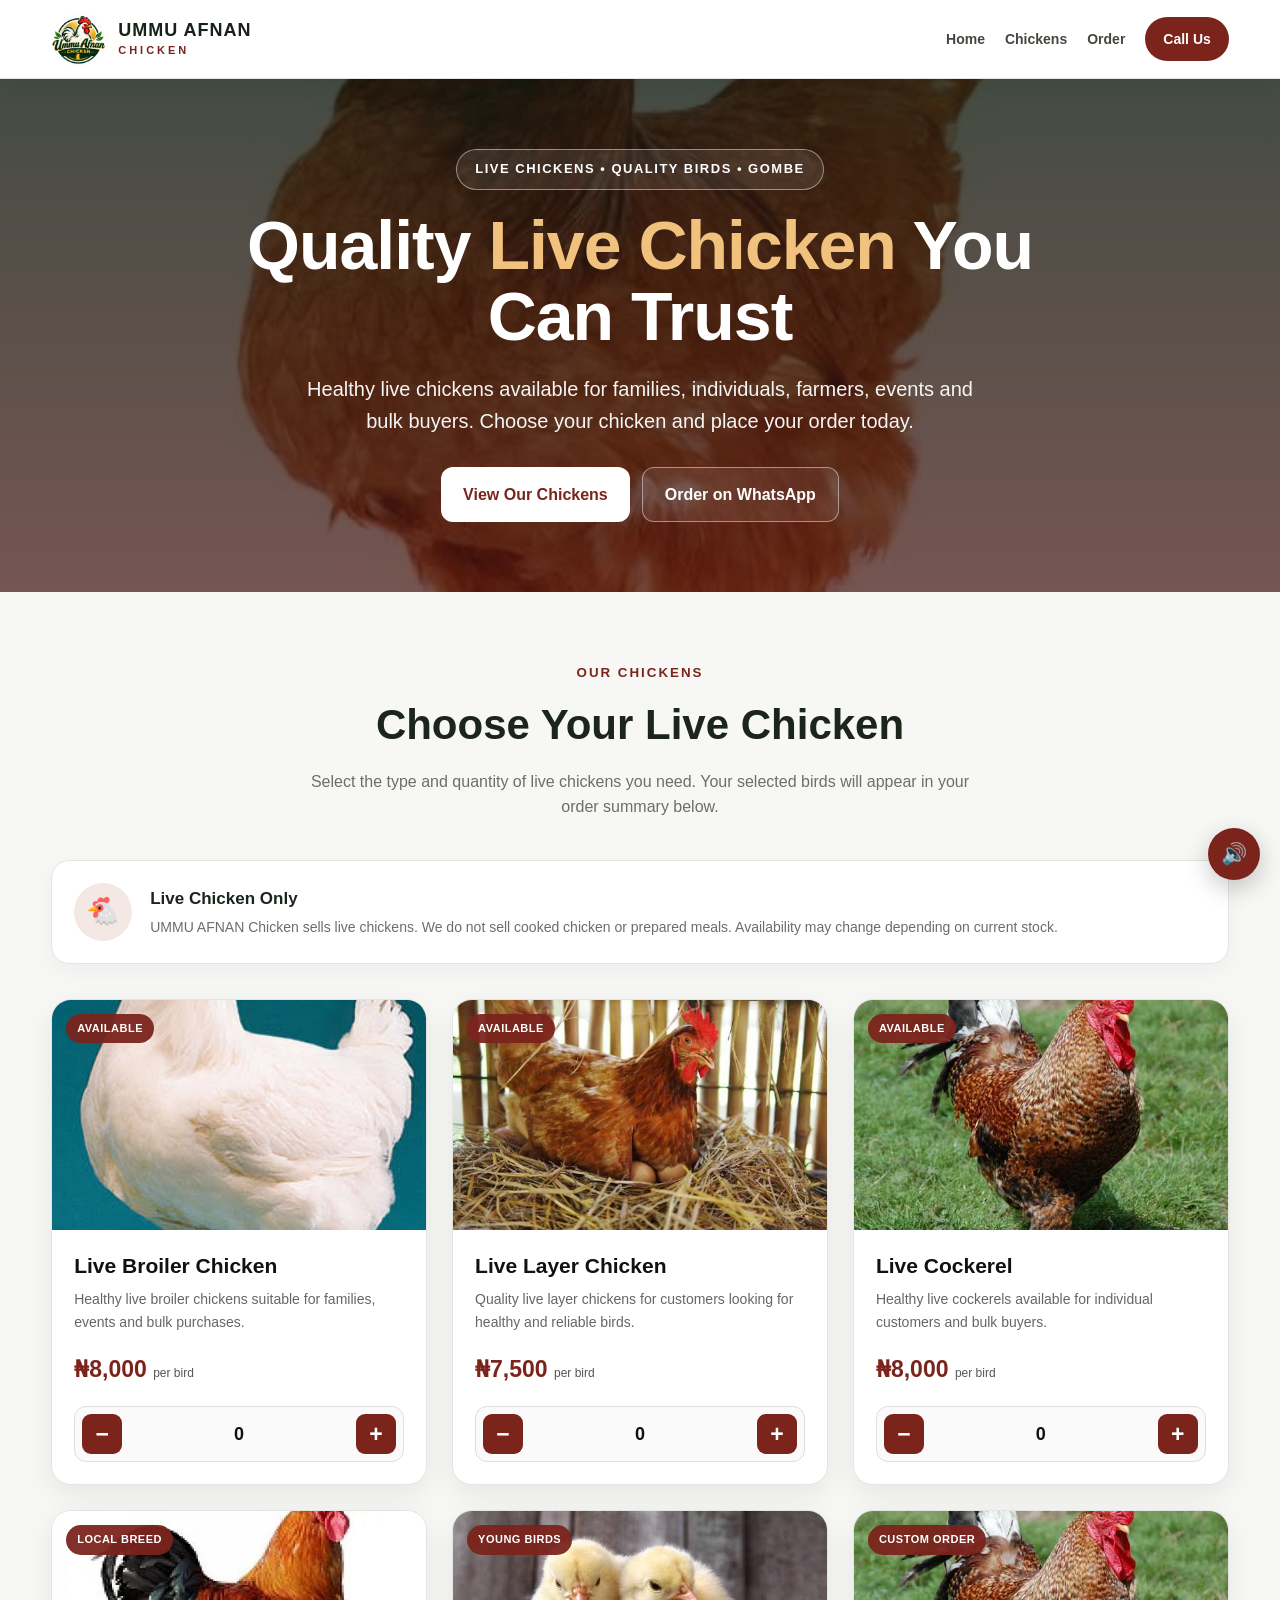
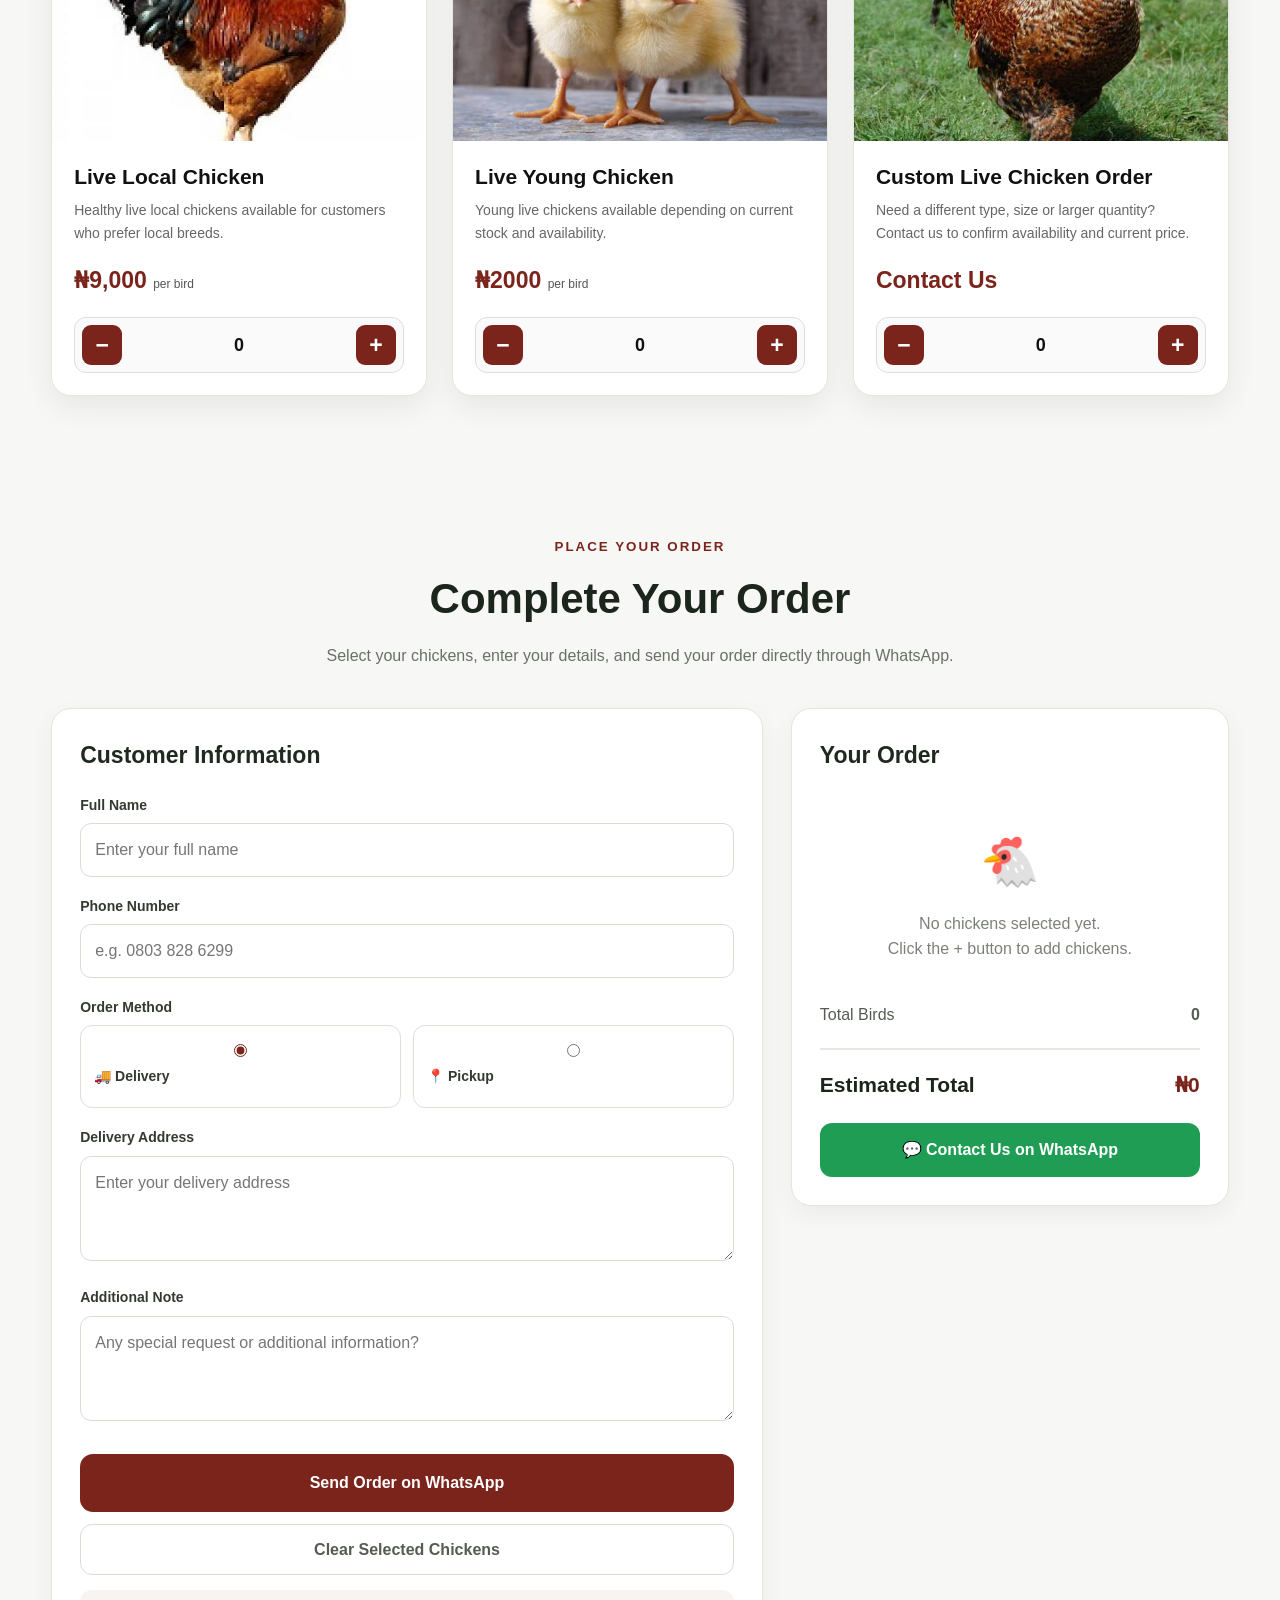
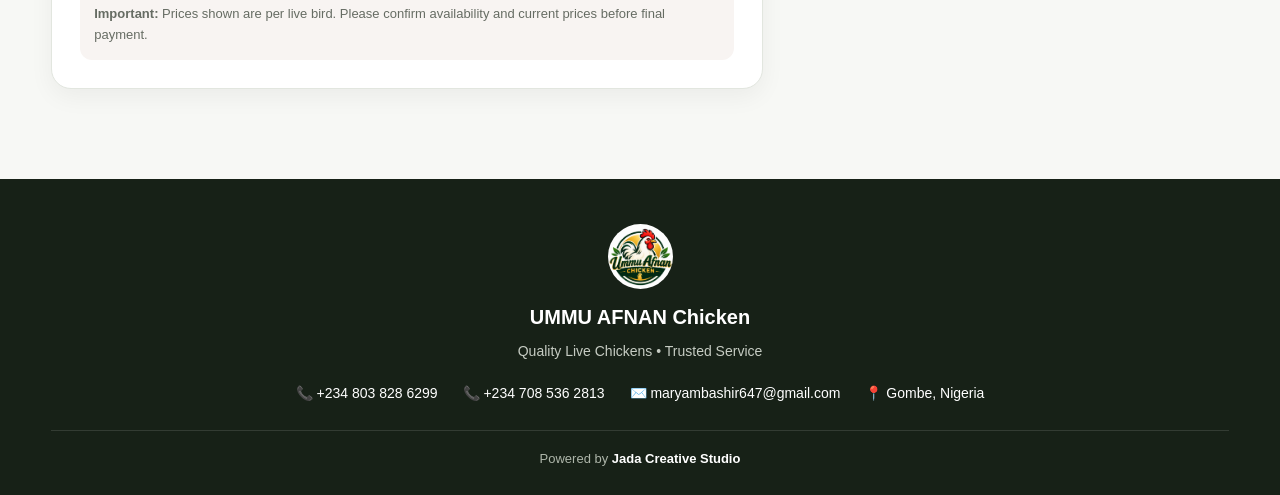
==== commit 2bf8110a: "Update order.html" ====
--- a/order.html
+++ b/order.html
@@ -2489,7 +2489,7 @@
             <div class="product-image">
 
               <img
-                src="broiler Chicken.jpg"
+                src="Broiler Chicken.jpg"
                 alt="Live Broiler Chicken"
                 onerror="this.src='photo.jpg'"
               >
@@ -2560,7 +2560,7 @@
             <div class="product-image">
 
               <img
-                src="layer Chicken.jpg"
+                src="Layer Chicken.jpg"
                 alt="Live Layer Chicken"
                 onerror="this.src='photo.jpg'"
               >
@@ -2631,7 +2631,7 @@
             <div class="product-image">
 
               <img
-                src="cockerel.jpg"
+                src="Cockerel.jpg"
                 alt="Live Cockerel"
                 onerror="this.src='photo.jpg'"
               >
@@ -2702,7 +2702,7 @@
             <div class="product-image">
 
               <img
-                src="local Chicken.jpg"
+                src="Local Chicken.jpg"
                 alt="Live Local Chicken"
                 onerror="this.src='photo.jpg'"
               >
@@ -2773,7 +2773,7 @@
             <div class="product-image">
 
               <img
-                src="young Chicken.jpg"
+                src="Young Chicken.jpg"
                 alt="Live Young Chicken"
                 onerror="this.src='photo.jpg'"
               >
